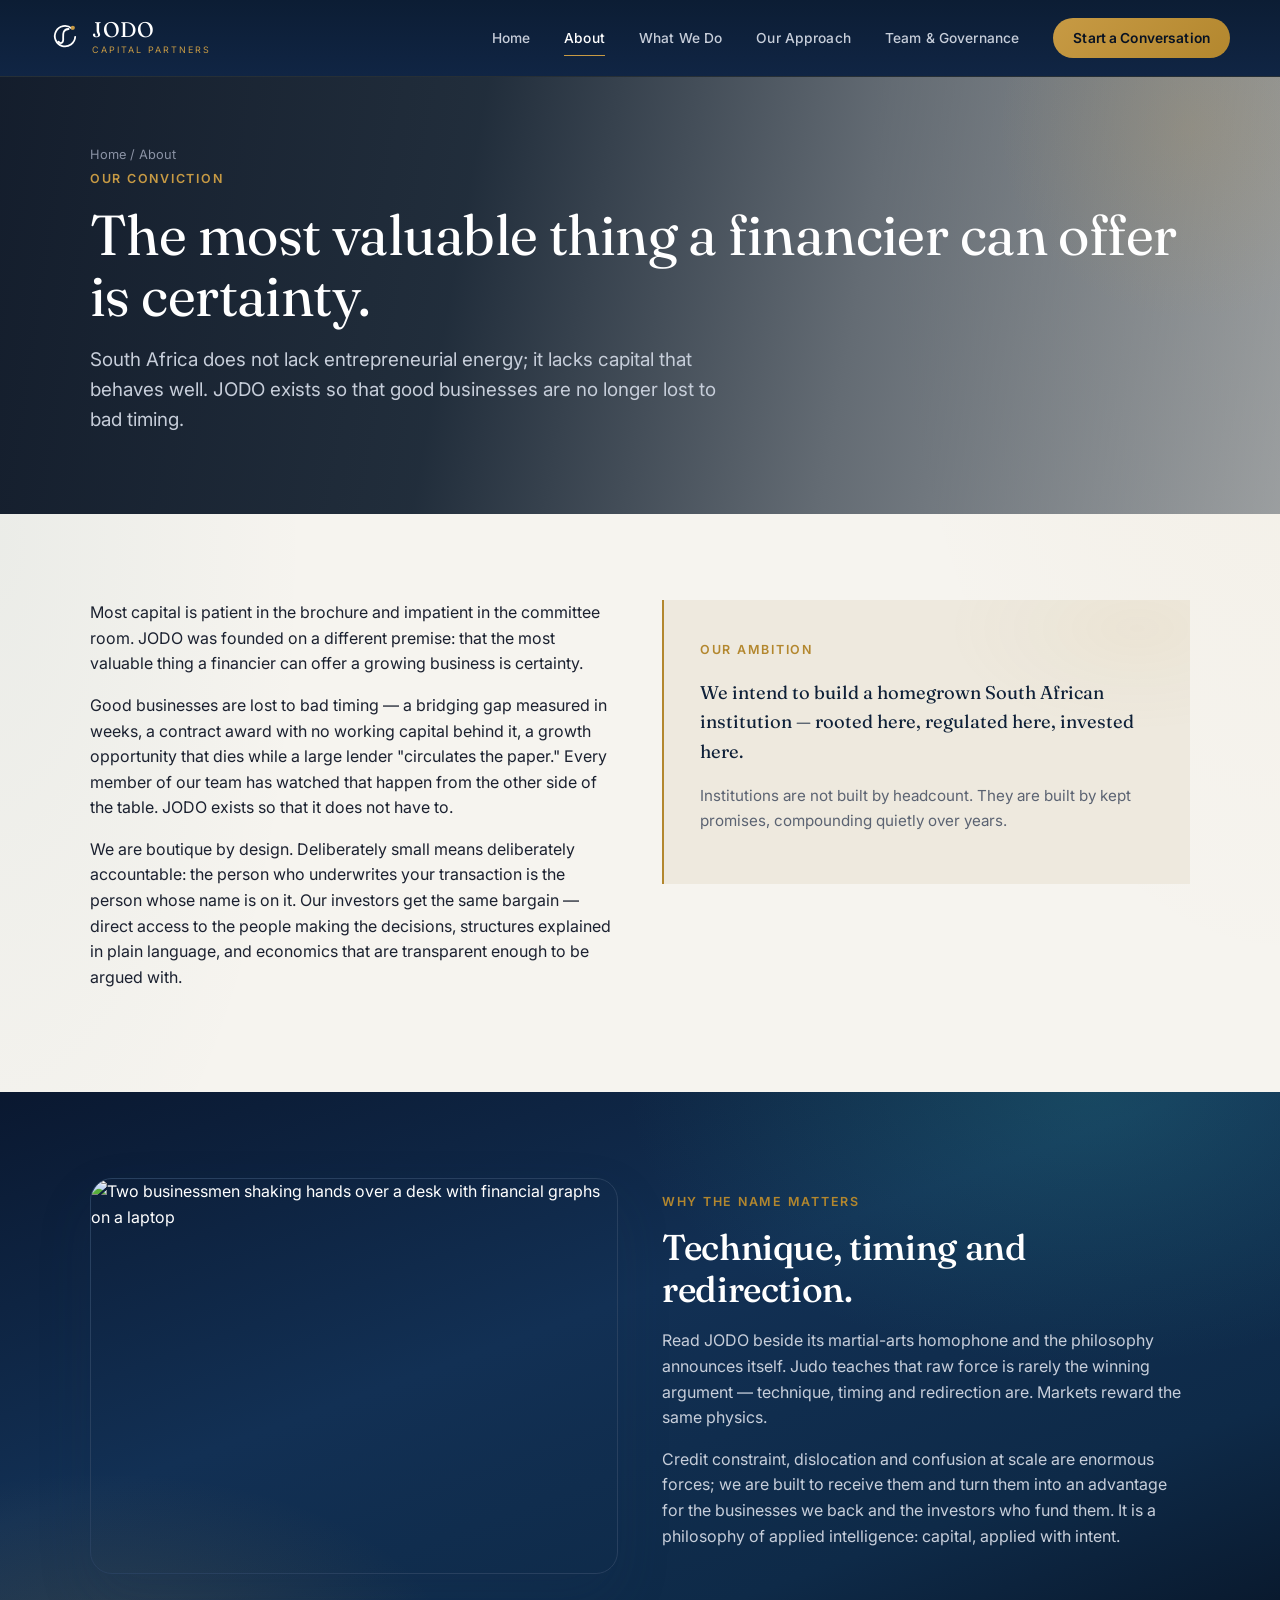
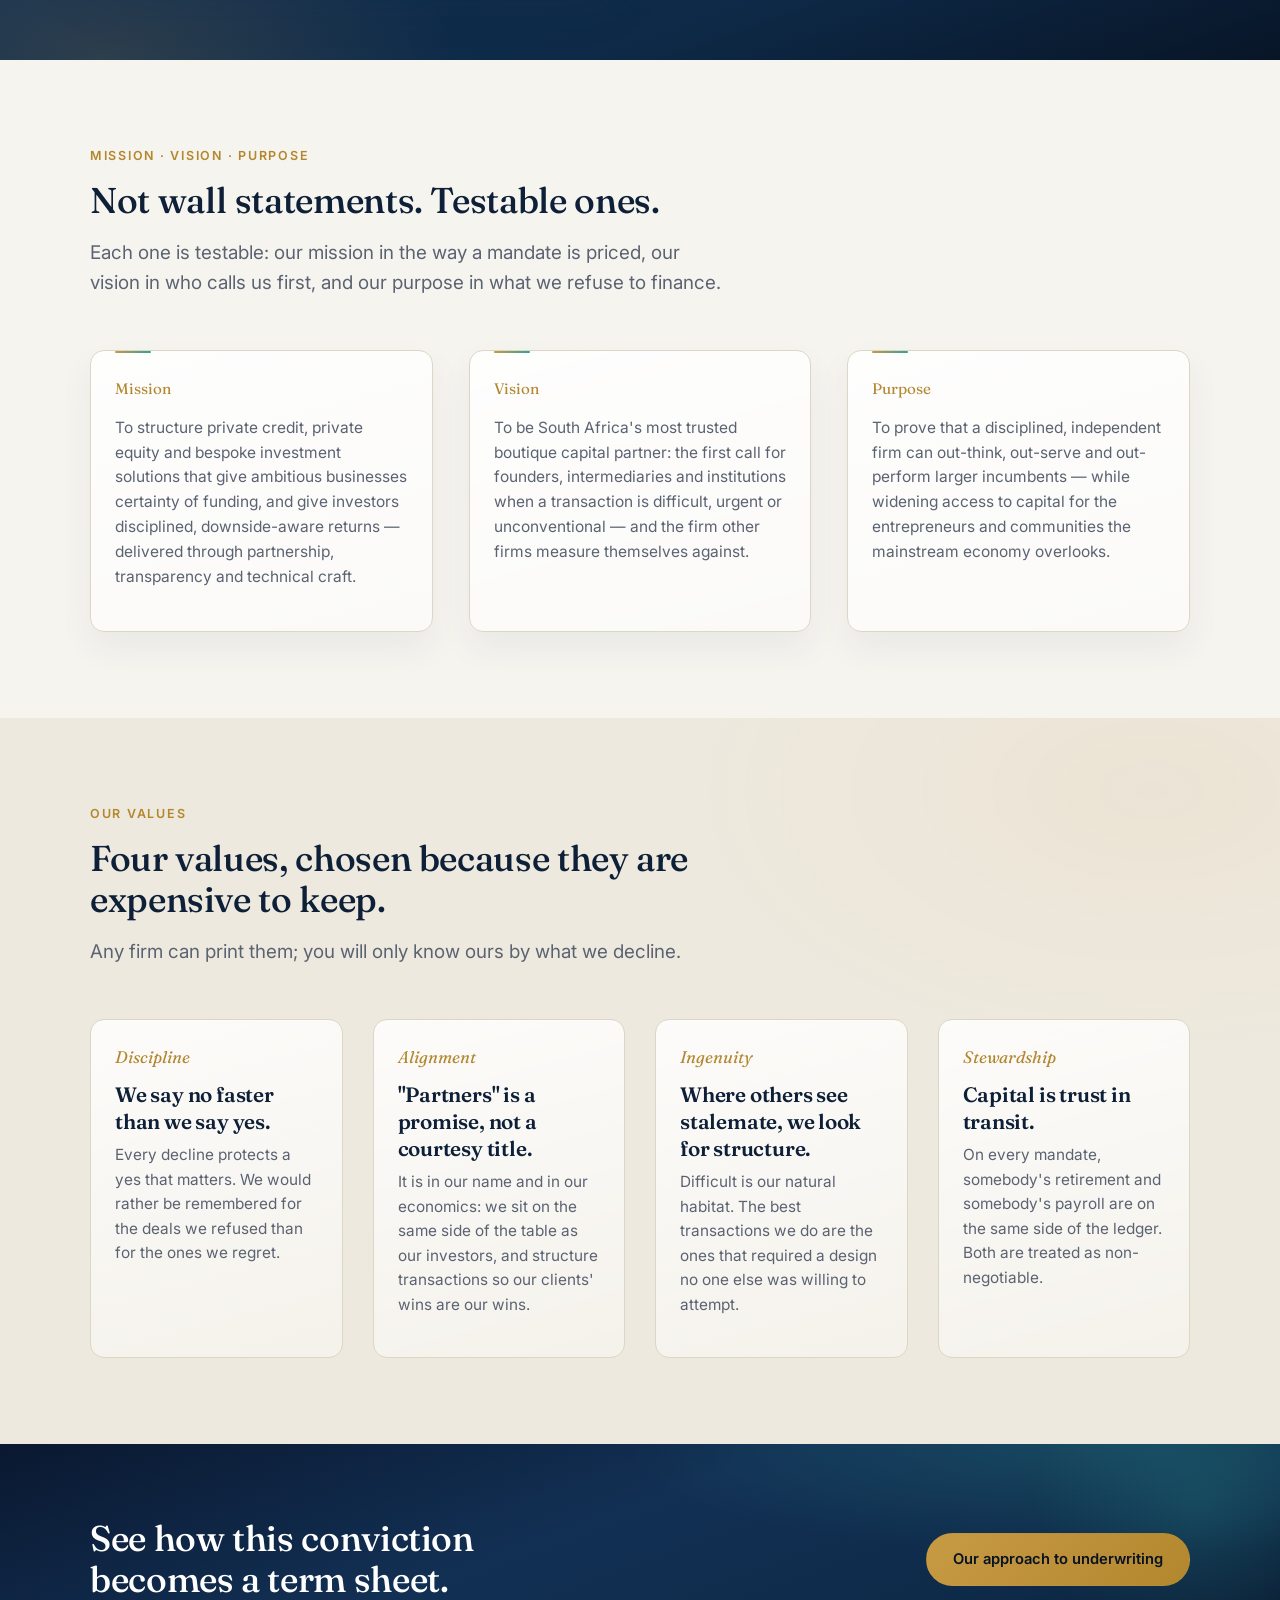
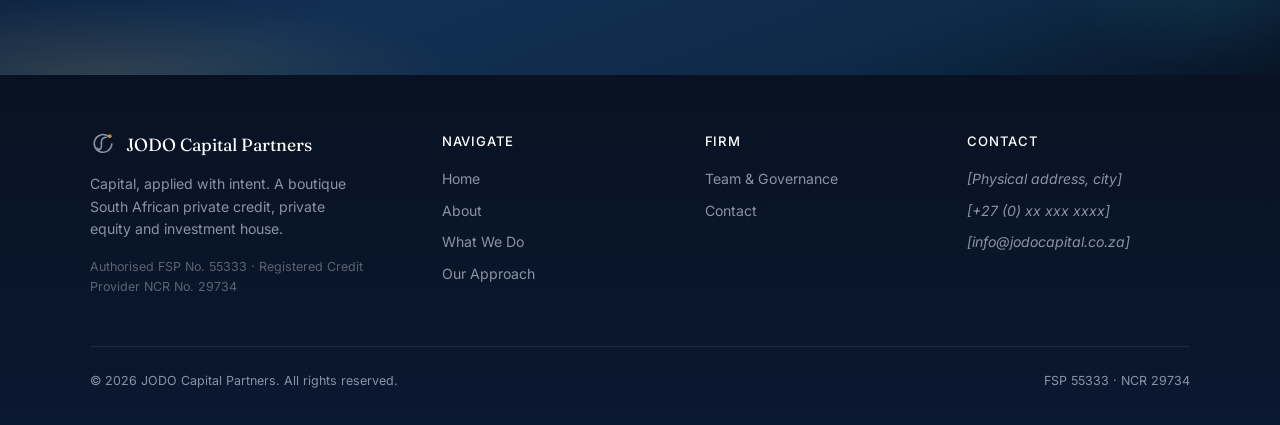
==== frontend/about.html @ f08a8462 "Test website" ====
<!DOCTYPE html>
<html lang="en">
<head>
<meta charset="UTF-8">
<meta name="viewport" content="width=device-width, initial-scale=1.0">
<title>About — JODO Capital Partners</title>
<meta name="description" content="Our conviction, mission, vision, purpose and values — the philosophy behind JODO Capital Partners.">
<link rel="stylesheet" href="styles.css">
</head>
<body>

<header class="site">
  <div class="wrap nav-row">
    <a href="index.html" class="brand">
      <svg class="brand-mark" viewBox="0 0 100 100" xmlns="http://www.w3.org/2000/svg" aria-hidden="true">
        <path d="M 72 18 A 34 34 0 1 0 84 46" fill="none" stroke="currentColor" stroke-width="6" stroke-linecap="round"/>
        <path d="M 62 20 C 40 22 44 40 44 55 C 44 68 34 70 28 62" fill="none" stroke="currentColor" stroke-width="6" stroke-linecap="round"/>
        <circle cx="76" cy="16" r="7" fill="#C79A44"/>
      </svg>
      <span>
        <span class="brand-word">JODO</span>
        <span class="brand-sub">Capital Partners</span>
      </span>
    </a>
    <button class="nav-toggle" id="navToggle" aria-label="Toggle menu" aria-expanded="false">
      <span></span><span></span><span></span>
    </button>
    <nav class="primary" id="primaryNav">
      <a href="index.html">Home</a>
      <a href="about.html" class="current">About</a>
      <a href="services.html">What We Do</a>
      <a href="approach.html">Our Approach</a>
      <a href="team.html">Team &amp; Governance</a>
      <a href="contact.html" class="nav-cta">Start a Conversation</a>
    </nav>
  </div>
</header>

<section class="page-hero has-photo" style="background-image:url('https://images.pexels.com/photos/722241/pexels-photo-722241.jpeg?auto=compress&cs=tinysrgb&w=1920&h=1000&dpr=1');">
  <div class="photo-overlay"></div>
  <div class="wrap">
    <div class="breadcrumb"><a href="index.html">Home</a> / About</div>
    <span class="eyebrow">Our Conviction</span>
    <h1>The most valuable thing a financier can offer is certainty.</h1>
    <p class="lede">South Africa does not lack entrepreneurial energy; it lacks capital that behaves well. JODO exists so that good businesses are no longer lost to bad timing.</p>
  </div>
</section>

<section>
  <div class="wrap">
    <div class="grid-2" style="align-items:start;">
      <div>
        <p class="two-col-text" style="columns:1;">Most capital is patient in the brochure and impatient in the committee room. JODO was founded on a different premise: that the most valuable thing a financier can offer a growing business is certainty.</p>
        <p>Good businesses are lost to bad timing — a bridging gap measured in weeks, a contract award with no working capital behind it, a growth opportunity that dies while a large lender "circulates the paper." Every member of our team has watched that happen from the other side of the table. JODO exists so that it does not have to.</p>
        <p>We are boutique by design. Deliberately small means deliberately accountable: the person who underwrites your transaction is the person whose name is on it. Our investors get the same bargain — direct access to the people making the decisions, structures explained in plain language, and economics that are transparent enough to be argued with.</p>
      </div>
      <div class="on-cream-dim" style="padding:36px; border-left:2px solid var(--gold-600);">
        <span class="eyebrow">Our Ambition</span>
        <p style="margin-top:16px; color:var(--navy-900); font-family:var(--serif); font-size:1.15rem;">We intend to build a homegrown South African institution — rooted here, regulated here, invested here.</p>
        <p style="color:var(--slate); font-size:0.95rem;">Institutions are not built by headcount. They are built by kept promises, compounding quietly over years.</p>
      </div>
    </div>
  </div>
</section>

<section class="on-navy">
  <div class="wrap grid-2" style="align-items:center;">
    <div>
      <div class="photo-frame" style="aspect-ratio:4/3; border-color:var(--hairline-dark);">
        <img src="https://images.pexels.com/photos/5833874/pexels-photo-5833874.jpeg?auto=compress&cs=tinysrgb&w=1000" alt="Two businessmen shaking hands over a desk with financial graphs on a laptop">
      </div>
    </div>
    <div>
      <span class="eyebrow">Why the Name Matters</span>
      <h2 style="margin-top:14px;">Technique, timing and redirection.</h2>
      <p style="margin-top:18px;">Read JODO beside its martial-arts homophone and the philosophy announces itself. Judo teaches that raw force is rarely the winning argument — technique, timing and redirection are. Markets reward the same physics.</p>
      <p>Credit constraint, dislocation and confusion at scale are enormous forces; we are built to receive them and turn them into an advantage for the businesses we back and the investors who fund them. It is a philosophy of applied intelligence: capital, applied with intent.</p>
    </div>
  </div>
</section>

<section>
  <div class="wrap">
    <div class="section-head">
      <span class="eyebrow">Mission · Vision · Purpose</span>
      <h2 style="margin-top:14px;">Not wall statements. Testable ones.</h2>
      <p class="lede" style="margin-top:16px;">Each one is testable: our mission in the way a mandate is priced, our vision in who calls us first, and our purpose in what we refuse to finance.</p>
    </div>
    <div class="grid-3">
      <div class="pillar-card">
        <span class="index">Mission</span>
        <p style="color:var(--slate);">To structure private credit, private equity and bespoke investment solutions that give ambitious businesses certainty of funding, and give investors disciplined, downside-aware returns — delivered through partnership, transparency and technical craft.</p>
      </div>
      <div class="pillar-card">
        <span class="index">Vision</span>
        <p style="color:var(--slate);">To be South Africa's most trusted boutique capital partner: the first call for founders, intermediaries and institutions when a transaction is difficult, urgent or unconventional — and the firm other firms measure themselves against.</p>
      </div>
      <div class="pillar-card">
        <span class="index">Purpose</span>
        <p style="color:var(--slate);">To prove that a disciplined, independent firm can out-think, out-serve and out-perform larger incumbents — while widening access to capital for the entrepreneurs and communities the mainstream economy overlooks.</p>
      </div>
    </div>
  </div>
</section>

<section class="on-cream-dim">
  <div class="wrap">
    <div class="section-head">
      <span class="eyebrow">Our Values</span>
      <h2 style="margin-top:14px;">Four values, chosen because they are expensive to keep.</h2>
      <p class="lede" style="margin-top:16px;">Any firm can print them; you will only know ours by what we decline.</p>
    </div>
    <div class="grid-4">
      <div class="value-card">
        <span class="tag">Discipline</span>
        <h3>We say no faster than we say yes.</h3>
        <p>Every decline protects a yes that matters. We would rather be remembered for the deals we refused than for the ones we regret.</p>
      </div>
      <div class="value-card">
        <span class="tag">Alignment</span>
        <h3>"Partners" is a promise, not a courtesy title.</h3>
        <p>It is in our name and in our economics: we sit on the same side of the table as our investors, and structure transactions so our clients' wins are our wins.</p>
      </div>
      <div class="value-card">
        <span class="tag">Ingenuity</span>
        <h3>Where others see stalemate, we look for structure.</h3>
        <p>Difficult is our natural habitat. The best transactions we do are the ones that required a design no one else was willing to attempt.</p>
      </div>
      <div class="value-card">
        <span class="tag">Stewardship</span>
        <h3>Capital is trust in transit.</h3>
        <p>On every mandate, somebody's retirement and somebody's payroll are on the same side of the ledger. Both are treated as non-negotiable.</p>
      </div>
    </div>
  </div>
</section>

<section class="cta-band">
  <div class="wrap cta-row">
    <h2>See how this conviction becomes a term sheet.</h2>
    <a href="approach.html" class="btn btn-gold">Our approach to underwriting</a>
  </div>
</section>

<footer class="site">
  <div class="wrap">
    <div class="footer-grid">
      <div>
        <div class="footer-brand">
          <svg class="brand-mark" viewBox="0 0 100 100" xmlns="http://www.w3.org/2000/svg" aria-hidden="true">
            <path d="M 72 18 A 34 34 0 1 0 84 46" fill="none" stroke="currentColor" stroke-width="6" stroke-linecap="round"/>
            <path d="M 62 20 C 40 22 44 40 44 55 C 44 68 34 70 28 62" fill="none" stroke="currentColor" stroke-width="6" stroke-linecap="round"/>
            <circle cx="76" cy="16" r="7" fill="#C79A44"/>
          </svg>
          <span>JODO Capital Partners</span>
        </div>
        <p style="max-width:260px;">Capital, applied with intent. A boutique South African private credit, private equity and investment house.</p>
        <p style="color:#5B6372; font-size:0.78rem; margin-top:16px;">Authorised FSP No. 55333 · Registered Credit Provider NCR No. 29734</p>
      </div>
      <div>
        <h4>Navigate</h4>
        <a href="index.html">Home</a>
        <a href="about.html">About</a>
        <a href="services.html">What We Do</a>
        <a href="approach.html">Our Approach</a>
      </div>
      <div>
        <h4>Firm</h4>
        <a href="team.html">Team &amp; Governance</a>
        <a href="contact.html">Contact</a>
      </div>
      <div>
        <h4>Contact</h4>
        <p class="placeholder">[Physical address, city]</p>
        <p class="placeholder">[+27 (0) xx xxx xxxx]</p>
        <p class="placeholder">[info@jodocapital.co.za]</p>
      </div>
    </div>
    <div class="footer-bottom">
      <span>© 2026 JODO Capital Partners. All rights reserved.</span>
      <span>FSP 55333 · NCR 29734</span>
    </div>
  </div>
</footer>
<script src="script.js"></script>
</body>
</html>
---- frontend/styles.css ----
@import url('https://fonts.googleapis.com/css2?family=Fraunces:opsz,wght@9..144,300;9..144,400;9..144,500;9..144,600&family=Inter:wght@400;500;600&display=swap');

:root{
  --navy-950:#081222;
  --navy-900:#0E2038;
  --navy-800:#173252;
  --navy-700:#224268;
  --teal-600:#1E5B63;
  --teal-glow:#2FA39B;
  --gold-600:#B3872E;
  --gold-500:#C79A44;
  --gold-300:#E3C387;
  --cream:#F6F4EF;
  --cream-dim:#EEE9DE;
  --white:#FFFFFF;
  --ink:#1B2130;
  --slate:#5B6372;
  --slate-light:#8A93A3;
  --hairline:#DED6C4;
  --hairline-dark:#28405F;
  --serif: 'Fraunces', Georgia, serif;
  --sans: 'Inter', -apple-system, BlinkMacSystemFont, 'Segoe UI', sans-serif;
  --maxw: 1180px;
  --radius-sm: 8px;
  --radius: 14px;
  --radius-lg: 22px;
  --navy-mesh:
    radial-gradient(60% 80% at 85% 0%, rgba(47,163,155,0.22), transparent 60%),
    radial-gradient(50% 60% at 8% 100%, rgba(199,154,68,0.16), transparent 55%),
    linear-gradient(160deg, #0A1830 0%, #123054 42%, #0E2A48 75%, #081527 100%);
}

*{box-sizing:border-box;}
html{scroll-behavior:smooth;}
body{
  margin:0;
  background:
    radial-gradient(55% 45% at 100% 0%, rgba(179,135,46,0.06), transparent 60%),
    radial-gradient(40% 35% at 0% 15%, rgba(30,91,99,0.05), transparent 60%),
    var(--cream);
  color:var(--ink);
  font-family:var(--sans);
  font-size:16px;
  line-height:1.6;
  -webkit-font-smoothing:antialiased;
}

img{max-width:100%;display:block;}
a{color:inherit;text-decoration:none;}
.wrap{max-width:var(--maxw); margin:0 auto; padding:0 40px; position:relative;}

@media (max-width:720px){
  .wrap{padding:0 22px;}
}

/* ---------- Typography ---------- */
h1,h2,h3,h4{
  font-family:var(--serif);
  font-weight:500;
  color:var(--navy-900);
  margin:0;
  letter-spacing:-0.01em;
}
h1{font-size:clamp(2.4rem, 4.4vw, 3.6rem); line-height:1.08; font-weight:400;}
h2{font-size:clamp(1.7rem, 2.8vw, 2.3rem); line-height:1.16; font-weight:500;}
h3{font-size:1.3rem; line-height:1.3; font-weight:600;}
p{margin:0 0 1em 0; color:var(--ink);}
.lede{font-size:1.18rem; color:var(--slate); font-weight:400; line-height:1.6; max-width:640px;}
.eyebrow{
  font-family:var(--sans);
  font-size:0.78rem;
  font-weight:600;
  letter-spacing:0.14em;
  color:var(--gold-600);
  text-transform:uppercase;
}
.serif-italic{font-family:var(--serif); font-style:italic; font-weight:400;}

/* ---------- Header / Nav ---------- */
header.site{
  background:linear-gradient(180deg, #0C1D34, #102544);
  position:sticky; top:0; z-index:50;
  border-bottom:1px solid rgba(199,154,68,0.14);
  backdrop-filter:blur(10px);
}
.nav-row{
  display:flex; align-items:center; justify-content:space-between;
  padding:18px 0;
}
.brand{
  display:flex; align-items:center; gap:12px;
  color:var(--white);
}
.brand-mark{
  width:30px; height:30px; flex:0 0 auto;
}
.brand-word{
  font-family:var(--serif);
  font-size:1.32rem;
  letter-spacing:0.03em;
  color:var(--white);
  line-height:1;
  display:block;
}
.brand-sub{
  display:block;
  font-family:var(--sans);
  font-size:0.56rem;
  letter-spacing:0.22em;
  color:var(--gold-500);
  margin-top:3px;
  text-transform:uppercase;
}
nav.primary{
  display:flex; align-items:center; gap:34px;
}
nav.primary a{
  font-size:0.86rem;
  color:#C7CEDA;
  font-weight:500;
  letter-spacing:0.01em;
  padding:6px 0;
  border-bottom:1px solid transparent;
  transition:color .15s ease, border-color .15s ease;
}
nav.primary a:hover{color:var(--white); border-color:var(--gold-500);}
nav.primary a.current{color:var(--white); border-color:var(--gold-500);}
.nav-cta{
  background:linear-gradient(135deg, var(--gold-500), var(--gold-600));
  color:var(--navy-950) !important;
  padding:9px 20px !important;
  border-radius:100px;
  font-weight:600 !important;
  border:none !important;
}
.nav-cta:hover{background:linear-gradient(135deg, var(--gold-600), var(--gold-600));}
.nav-toggle{display:none;}

@media (max-width:900px){
  nav.primary{
    position:fixed; inset:64px 0 0 0; background:var(--navy-900);
    flex-direction:column; align-items:flex-start; gap:0;
    padding:12px 22px 30px; transform:translateY(-8px);
    opacity:0; pointer-events:none; transition:opacity .18s ease, transform .18s ease;
    border-top:1px solid var(--hairline-dark);
  }
  nav.primary.open{opacity:1; pointer-events:auto; transform:translateY(0);}
  nav.primary a{width:100%; padding:14px 0; border-bottom:1px solid var(--hairline-dark);}
  nav.primary a.current, nav.primary a:hover{border-color:var(--hairline-dark); }
  .nav-cta{margin-top:14px; text-align:center;}
  .nav-toggle{
    display:flex; flex-direction:column; gap:5px; background:none; border:none; cursor:pointer; padding:8px;
  }
  .nav-toggle span{width:22px; height:2px; background:var(--white); display:block;}
}

/* ---------- Buttons ---------- */
.btn{
  display:inline-flex; align-items:center; gap:10px;
  font-size:0.92rem; font-weight:600;
  padding:14px 26px;
  border-radius:100px;
  border:1px solid var(--navy-900);
  transition:transform .15s ease, box-shadow .15s ease, background .15s ease, color .15s ease, border-color .15s ease;
}
.btn-gold{
  background:linear-gradient(135deg, var(--gold-500), var(--gold-600));
  color:var(--navy-950); border-color:transparent;
}
.btn-gold:hover{background:linear-gradient(135deg, var(--gold-600), var(--gold-600));}
.btn-outline{background:transparent; color:var(--navy-900); border-color:var(--navy-900);}
.btn-outline:hover{background:var(--navy-900); color:var(--white);}
.btn-outline-light{background:rgba(255,255,255,0.05); color:var(--white); border-color:rgba(255,255,255,0.28); backdrop-filter:blur(6px);}
.btn-outline-light:hover{background:rgba(255,255,255,0.12);}

/* ---------- Hero ---------- */
.hero{
  background:var(--navy-mesh);
  color:var(--white);
  padding:96px 0 84px;
  position:relative;
  overflow:hidden;
}
.hero::after{
  content:"";
  position:absolute; right:-140px; top:-180px;
  width:560px; height:560px;
  border-radius:50%;
  background:radial-gradient(circle, rgba(199,154,68,0.16), transparent 68%);
  filter:blur(4px);
}
.hero::before{
  content:"";
  position:absolute; left:-160px; bottom:-220px;
  width:520px; height:520px;
  border-radius:50%;
  background:radial-gradient(circle, rgba(47,163,155,0.16), transparent 68%);
}
.hero-grid{
  display:grid; grid-template-columns:1.4fr 1fr; gap:56px; align-items:center;
  position:relative; z-index:1;
}
.hero h1{color:var(--white); margin-bottom:22px;}
.hero .lede{color:#C7CEDA; margin-bottom:34px;}
.credential-strip{
  display:flex; flex-wrap:wrap; gap:10px; margin-top:38px;
}
.credential-strip span{
  font-size:0.74rem; letter-spacing:0.05em; color:#B9C2D4;
  border:1px solid rgba(255,255,255,0.14);
  background:rgba(255,255,255,0.04);
  backdrop-filter:blur(6px);
  padding:8px 14px; border-radius:100px;
}

/* ---------- Dashboard mockup panel (hero) ---------- */
.hero-panel{
  position:relative; z-index:1;
  background:linear-gradient(160deg, rgba(255,255,255,0.07), rgba(255,255,255,0.02));
  border:1px solid rgba(255,255,255,0.12);
  border-radius:var(--radius-lg);
  padding:22px;
  backdrop-filter:blur(18px);
  box-shadow:0 30px 70px rgba(3,10,22,0.45);
}
.hero-panel-head{display:flex; align-items:center; justify-content:space-between; margin-bottom:18px;}
.hero-panel-head .dot-row{display:flex; gap:6px;}
.hero-panel-head .dot-row span{width:7px; height:7px; border-radius:50%; background:rgba(255,255,255,0.18); display:block;}
.hero-panel-head .tag{font-size:0.68rem; letter-spacing:0.08em; color:var(--gold-300); text-transform:uppercase;}
.hero-stat-row{display:grid; grid-template-columns:1fr 1fr; gap:12px; margin-bottom:18px;}
.hero-stat{
  background:rgba(255,255,255,0.045);
  border:1px solid rgba(255,255,255,0.08);
  border-radius:var(--radius-sm);
  padding:14px 16px;
}
.hero-stat .lbl{font-size:0.72rem; color:#9FAAC0; margin-bottom:6px;}
.hero-stat .val{font-family:var(--serif); font-size:1.3rem; color:var(--white);}
.hero-stat .val.gold{color:var(--gold-300);}
.hero-chart{
  background:rgba(255,255,255,0.04);
  border:1px solid rgba(255,255,255,0.08);
  border-radius:var(--radius-sm);
  padding:16px;
}
.hero-chart .lbl{font-size:0.72rem; color:#9FAAC0; margin-bottom:10px;}
.hero-badge-float{
  position:absolute; right:-14px; bottom:-18px;
  background:linear-gradient(135deg, rgba(199,154,68,0.95), rgba(179,135,46,0.95));
  color:var(--navy-950);
  border-radius:var(--radius);
  padding:12px 16px;
  box-shadow:0 18px 34px rgba(179,135,46,0.35);
  font-size:0.76rem; font-weight:600;
  display:flex; align-items:center; gap:8px;
}
@media (max-width:520px){.hero-badge-float{position:static; margin-top:14px; width:fit-content;}}

@media (max-width:840px){
  .hero-grid{grid-template-columns:1fr;}
}

/* ---------- Photo hero treatment (used on hero + page-hero) ---------- */
.has-photo{background-size:cover; background-position:center; position:relative;}
.has-photo .photo-overlay{
  position:absolute; inset:0; z-index:0;
  background:
    linear-gradient(100deg, rgba(8,18,34,0.95) 0%, rgba(10,24,40,0.90) 36%, rgba(10,24,40,0.62) 66%, rgba(10,24,40,0.38) 100%);
}
.has-photo .hero-grid, .has-photo .wrap{position:relative; z-index:1;}

.hero-icon-row{display:flex; gap:14px; margin:28px 0 6px;}
.hero-icon{
  width:54px; height:54px; border-radius:14px;
  display:flex; align-items:center; justify-content:center;
  background:rgba(255,255,255,0.08); border:1px solid rgba(255,255,255,0.2);
  backdrop-filter:blur(6px); color:var(--gold-300); flex:0 0 auto;
}
.hero-icon.active{
  background:linear-gradient(135deg, var(--gold-500), var(--gold-600));
  color:var(--navy-950); border-color:transparent;
  box-shadow:0 12px 26px rgba(179,135,46,0.35);
}
.hero-icon svg{width:24px; height:24px;}

/* ---------- Solution / capability cards with photos ---------- */
.solution-card{
  border-radius:var(--radius); overflow:hidden;
  background:var(--white);
  border:1px solid var(--hairline);
  box-shadow:0 16px 34px rgba(23,50,82,0.08);
  display:flex; flex-direction:column;
}
.solution-card .photo{position:relative; aspect-ratio:4/3; overflow:hidden; background:var(--navy-900);}
.solution-card .photo img{width:100%; height:100%; object-fit:cover; display:block; transition:transform .4s ease;}
.solution-card:hover .photo img{transform:scale(1.05);}
.solution-card .icon-badge{
  position:absolute; right:18px; bottom:-22px;
  width:52px; height:52px; border-radius:50%;
  background:linear-gradient(135deg, var(--gold-500), var(--gold-600));
  display:flex; align-items:center; justify-content:center;
  color:var(--navy-950);
  box-shadow:0 10px 22px rgba(179,135,46,0.35);
  border:3px solid var(--white);
}
.solution-card .icon-badge svg{width:22px; height:22px;}
.solution-card .body{padding:36px 24px 26px;}
.solution-card .index{font-family:var(--serif); font-size:0.9rem; color:var(--gold-600); display:block; margin-bottom:10px;}
.solution-card h3{margin-bottom:10px; font-size:1.18rem;}
.solution-card p{color:var(--slate); font-size:0.94rem; margin-bottom:16px;}
.solution-card .card-link{font-size:0.84rem; font-weight:600; color:var(--navy-900); display:inline-flex; align-items:center; gap:6px;}
.solution-card .card-link:hover{color:var(--gold-600);}

.photo-frame{border-radius:var(--radius-lg); overflow:hidden; box-shadow:0 24px 54px rgba(23,50,82,0.16); border:1px solid var(--hairline);}
.photo-frame img{width:100%; height:100%; object-fit:cover; display:block;}

/* ---------- Section scaffolding ---------- */
section{padding:86px 0;}
.section-tight{padding:60px 0;}
.section-head{max-width:640px; margin-bottom:52px;}
.section-head .eyebrow{margin-bottom:14px; display:block;}
.rule{height:1px; background:var(--hairline); border:none; margin:0;}
.on-navy{background:var(--navy-mesh); color:var(--white); position:relative; overflow:hidden;}
.on-navy h1,.on-navy h2,.on-navy h3{color:var(--white);}
.on-navy p{color:#C7CEDA;}
.on-navy .rule{background:var(--hairline-dark);}
.on-cream-dim{
  background:
    radial-gradient(60% 60% at 90% 10%, rgba(179,135,46,0.05), transparent 60%),
    var(--cream-dim);
}

/* ---------- Cards / grids ---------- */
.grid-2{display:grid; grid-template-columns:1fr 1fr; gap:44px;}
.grid-3{display:grid; grid-template-columns:repeat(3,1fr); gap:36px;}
.grid-4{display:grid; grid-template-columns:repeat(4,1fr); gap:30px;}
@media (max-width:900px){
  .grid-2,.grid-3,.grid-4{grid-template-columns:1fr;}
}

.pillar-card{
  padding:26px 24px;
  background:linear-gradient(165deg, rgba(255,255,255,0.9), rgba(255,255,255,0.55));
  border:1px solid var(--hairline);
  border-radius:var(--radius);
  box-shadow:0 16px 34px rgba(23,50,82,0.06);
  position:relative;
}
.pillar-card::before{
  content:"";
  position:absolute; left:24px; top:0; height:2px; width:36px;
  background:linear-gradient(90deg, var(--gold-500), var(--teal-glow));
  border-radius:2px;
}
.pillar-card .index{
  font-family:var(--serif); font-size:0.95rem; color:var(--gold-600); margin-bottom:14px; display:block;
}
.pillar-card h3{margin-bottom:10px;}
.pillar-card p{color:var(--slate); font-size:0.97rem;}
.pillar-card ul{margin:14px 0 0; padding-left:18px; color:var(--slate); font-size:0.94rem;}
.pillar-card ul li{margin-bottom:6px;}

.principle{
  display:grid; grid-template-columns:64px 1fr; gap:22px;
  padding:30px 22px;
  border-bottom:1px solid var(--hairline);
  border-radius:var(--radius-sm);
  transition:background .15s ease;
}
.principle:hover{background:rgba(179,135,46,0.04);}
.principle:first-of-type{border-top:1px solid var(--hairline);}
.principle .pnum{font-family:var(--serif); font-size:1.9rem; color:var(--gold-600); font-weight:400;}
.principle h3{margin-bottom:8px;}
.principle p{color:var(--slate); margin:0;}

.value-card{
  padding:24px;
  background:linear-gradient(165deg, rgba(255,255,255,0.85), rgba(255,255,255,0.4));
  border:1px solid var(--hairline);
  border-radius:var(--radius);
}
.value-card h3{margin-bottom:8px;}
.value-card .tag{font-family:var(--serif); font-style:italic; color:var(--gold-600); font-size:1.05rem; display:block; margin-bottom:10px;}
.value-card p{color:var(--slate); font-size:0.96rem;}

.compare{
  display:grid; grid-template-columns:1fr 1fr; gap:0;
  border:1px solid var(--hairline);
  border-radius:var(--radius);
  overflow:hidden;
}
.compare-col{padding:30px 34px; background:rgba(255,255,255,0.55);}
.compare-col.jodo{background:linear-gradient(165deg, rgba(179,135,46,0.08), rgba(30,91,99,0.05));}
.compare-col + .compare-col{border-left:1px solid var(--hairline);}
.compare-col h4{font-family:var(--sans); font-size:0.78rem; letter-spacing:0.12em; text-transform:uppercase; color:var(--slate); margin-bottom:18px;}
.compare-col.jodo h4{color:var(--gold-600);}
.compare-row{padding:14px 0; border-top:1px solid var(--hairline); font-size:0.95rem;}
.compare-col p.compare-row:first-of-type{border-top:none;}
@media (max-width:760px){
  .compare{grid-template-columns:1fr;}
  .compare-col + .compare-col{border-left:none; border-top:1px solid var(--hairline);}
}

.quote-block{
  border-left:2px solid var(--gold-600);
  padding:28px 30px;
  margin:0;
  background:linear-gradient(120deg, rgba(179,135,46,0.06), transparent 60%);
  border-radius:0 var(--radius) var(--radius) 0;
}
.quote-block p{
  font-family:var(--serif); font-weight:400; font-style:italic;
  font-size:1.5rem; line-height:1.45; color:var(--navy-900);
}
.on-navy .quote-block{background:rgba(255,255,255,0.05); border-left-color:var(--gold-500);}
.on-navy .quote-block p{color:var(--white);}
.quote-block cite{font-style:normal; font-size:0.86rem; color:var(--slate-light); display:block; margin-top:16px;}

.voice-card{
  display:grid; grid-template-columns:56px 1fr; gap:20px;
  padding:26px 22px; border-bottom:1px solid rgba(255,255,255,0.08);
  border-radius:var(--radius-sm);
  transition:background .15s ease;
}
.voice-card:hover{background:rgba(255,255,255,0.035);}
.voice-card:first-of-type{border-top:1px solid rgba(255,255,255,0.08);}
.voice-card .vnum{font-family:var(--serif); font-size:1.6rem; color:var(--gold-500);}
.voice-card h3{color:var(--white); margin-bottom:8px; font-size:1.15rem;}
.voice-card p{color:#B7BFCF; margin:0; font-size:0.95rem;}

.checklist{list-style:none; margin:0; padding:0;}
.checklist li{
  display:grid; grid-template-columns:20px 1fr; gap:14px;
  padding:16px 18px; border-top:1px solid var(--hairline); font-size:0.96rem; color:var(--slate);
  border-radius:var(--radius-sm);
}
.checklist li:last-child{border-bottom:1px solid var(--hairline);}
.checklist li::before{content:"—"; color:var(--gold-600); font-weight:600;}

.badge-row{display:flex; flex-wrap:wrap; gap:10px; margin-top:22px;}
.badge{
  font-size:0.76rem; letter-spacing:0.04em; color:var(--navy-800);
  border:1px solid var(--hairline); padding:8px 15px;
  background:linear-gradient(135deg, rgba(255,255,255,0.9), rgba(255,255,255,0.55));
  border-radius:100px;
}

.stat-strip{
  display:grid; grid-template-columns:repeat(4,1fr);
  border-top:1px solid rgba(255,255,255,0.1);
  border-bottom:1px solid rgba(255,255,255,0.1);
}
.stat-strip .stat{padding:30px 34px; border-left:1px solid rgba(255,255,255,0.1);}
.stat-strip .stat:first-child{border-left:none;}
.stat .num{font-family:var(--serif); font-size:1.7rem; color:var(--gold-500);}
.stat .cap{font-size:0.82rem; color:#9FAAC0; margin-top:8px;}
@media (max-width:800px){.stat-strip{grid-template-columns:1fr 1fr;} .stat-strip .stat:nth-child(2n+1){border-left:none;} .stat-strip .stat:nth-child(n+3){border-top:1px solid rgba(255,255,255,0.1);}}

.placeholder{color:var(--slate-light); font-style:italic;}

/* ---------- CTA band ---------- */
.cta-band{
  background:var(--navy-mesh); color:var(--white); padding:74px 0;
  position:relative; overflow:hidden;
}
.cta-band::before{
  content:""; position:absolute; right:-100px; top:-120px; width:360px; height:360px; border-radius:50%;
  background:radial-gradient(circle, rgba(47,163,155,0.18), transparent 65%);
}
.cta-band .cta-row{display:flex; align-items:center; justify-content:space-between; gap:30px; flex-wrap:wrap; position:relative; z-index:1;}
.cta-band h2{color:var(--white); max-width:520px;}

/* ---------- Footer ---------- */
footer.site{
  background:linear-gradient(180deg, #081222, #0A1830);
  color:#8B93A5; padding:56px 0 34px;
}
.footer-grid{display:grid; grid-template-columns:1.4fr 1fr 1fr 1fr; gap:40px; padding-bottom:40px;}
.footer-grid h4{color:var(--white); font-family:var(--sans); font-size:0.82rem; letter-spacing:0.06em; text-transform:uppercase; margin-bottom:16px;}
.footer-grid a, .footer-grid p{display:block; font-size:0.88rem; color:#8B93A5; margin-bottom:9px;}
.footer-grid a:hover{color:var(--gold-500);}
.footer-brand{display:flex; align-items:center; gap:10px; margin-bottom:14px;}
.footer-brand .brand-mark{width:26px; height:26px;}
.footer-brand span{font-family:var(--serif); color:var(--white); font-size:1.1rem;}
.footer-bottom{
  border-top:1px solid rgba(255,255,255,0.08); padding-top:24px;
  display:flex; justify-content:space-between; flex-wrap:wrap; gap:10px; font-size:0.78rem;
}
@media (max-width:800px){.footer-grid{grid-template-columns:1fr 1fr;}}
@media (max-width:520px){.footer-grid{grid-template-columns:1fr;}}

/* ---------- Page hero (inner pages) ---------- */
.page-hero{
  background:var(--navy-mesh); color:var(--white); padding:68px 0 60px;
  position:relative; overflow:hidden;
}
.page-hero::after{
  content:""; position:absolute; right:-120px; top:-160px; width:420px; height:420px; border-radius:50%;
  background:radial-gradient(circle, rgba(199,154,68,0.14), transparent 65%);
}
.page-hero .wrap{position:relative; z-index:1;}
.page-hero .eyebrow{color:var(--gold-500);}
.page-hero h1{color:var(--white); margin-top:14px;}
.page-hero .lede{color:#C7CEDA; margin-top:18px;}
.breadcrumb{font-size:0.8rem; color:#8B93A5;}
.breadcrumb a:hover{color:var(--gold-500);}

/* ---------- Misc utility ---------- */
.mt-0{margin-top:0;}
.center{text-align:center; margin-left:auto; margin-right:auto;}
.two-col-text{columns:2; column-gap:44px;}
@media (max-width:760px){.two-col-text{columns:1;}}

/* ---------- Contact form ---------- */
#enquiryForm input, #enquiryForm select, #enquiryForm textarea{
  border-radius:var(--radius-sm) !important;
  transition:border-color .15s ease, box-shadow .15s ease;
}
#enquiryForm input:focus, #enquiryForm select:focus, #enquiryForm textarea:focus{
  outline:none; border-color:var(--gold-600) !important;
  box-shadow:0 0 0 3px rgba(179,135,46,0.14);
}
#enquiryForm button{border-radius:100px;}
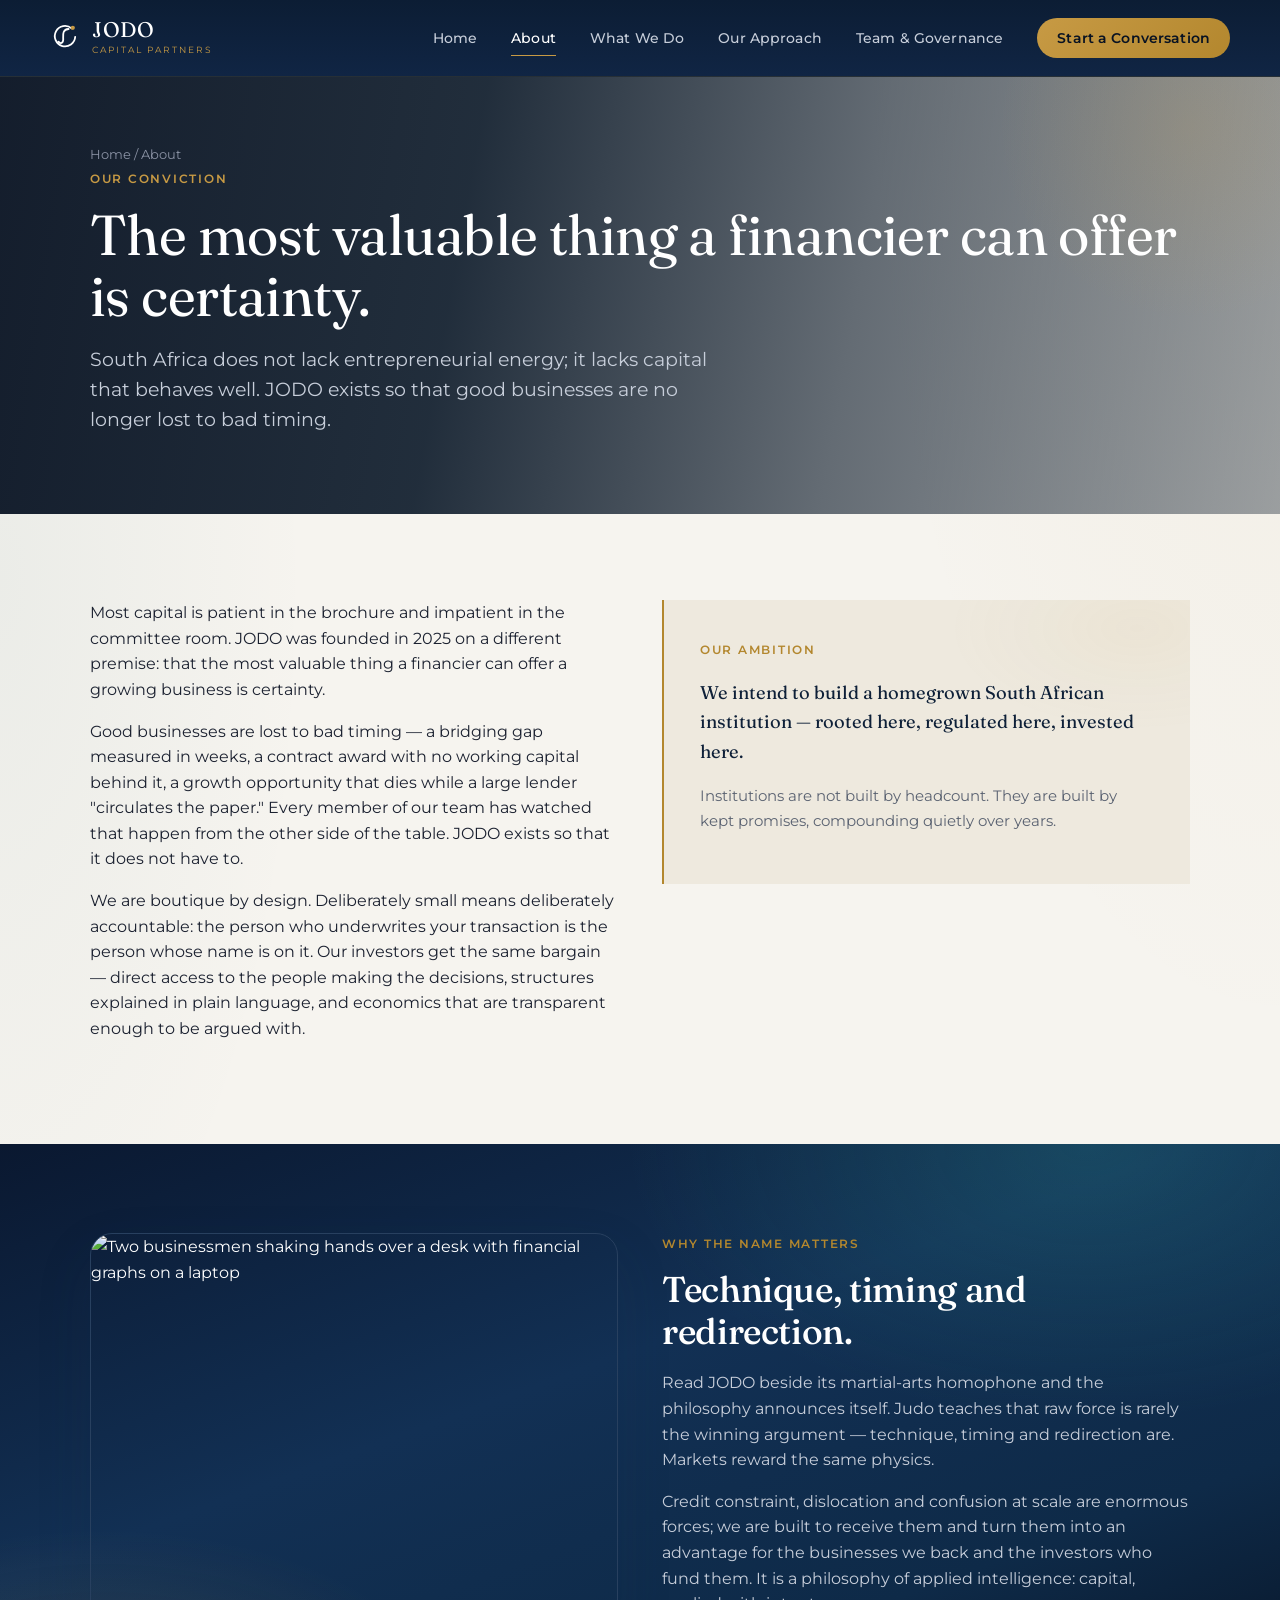
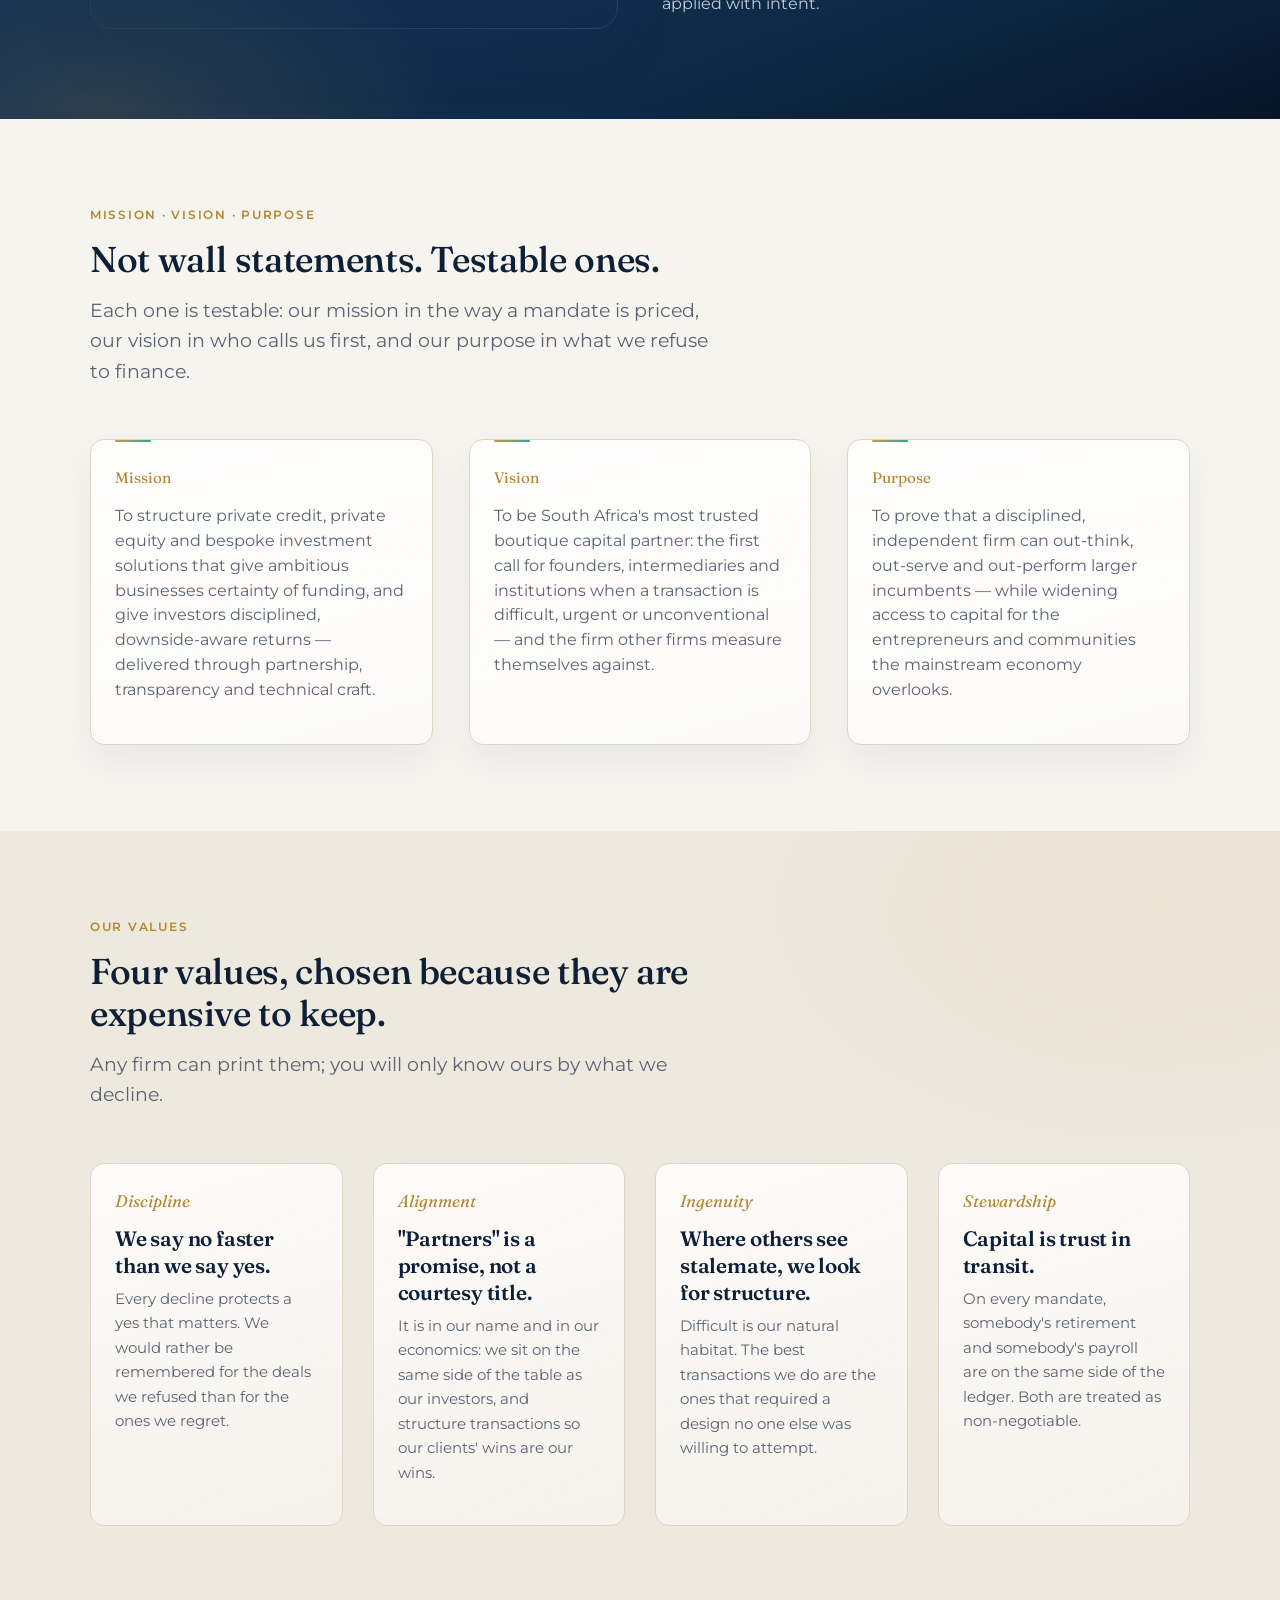
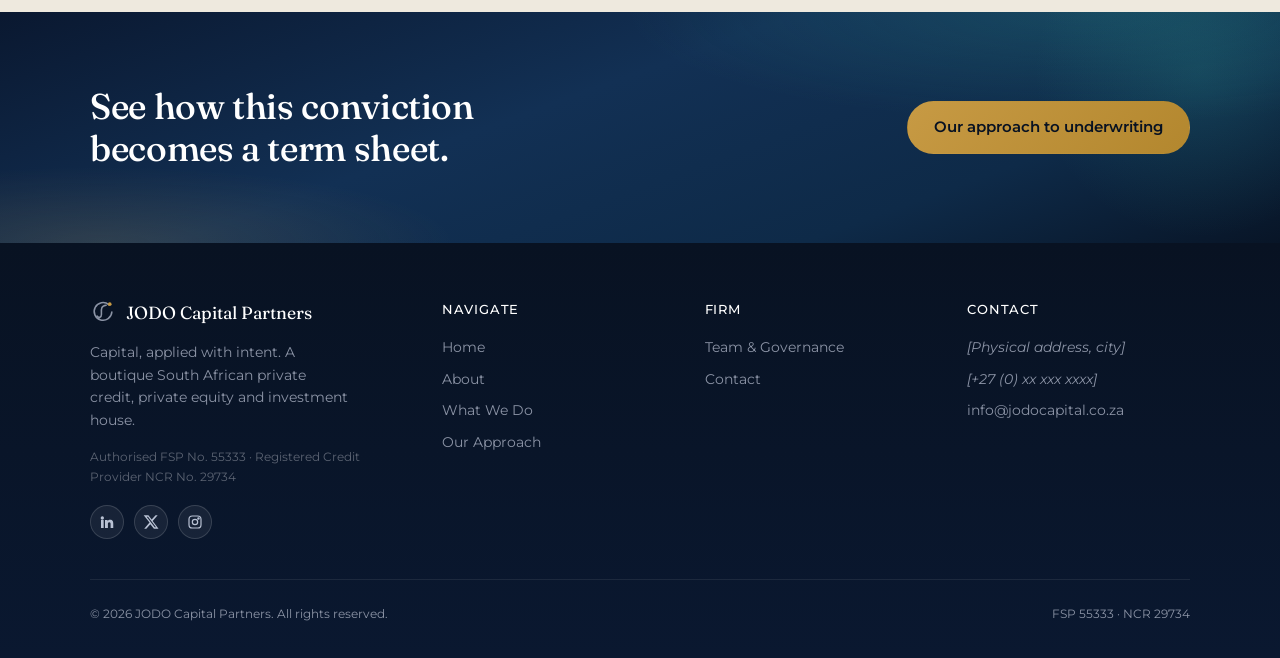
==== commit eaf1f840: "update: mobile nav, Montserrat font, Rand hero art, add Private Debt Fund + socials, fill in contact" ====
--- a/frontend/about.html
+++ b/frontend/about.html
@@ -50,7 +50,7 @@
   <div class="wrap">
     <div class="grid-2" style="align-items:start;">
       <div>
-        <p class="two-col-text" style="columns:1;">Most capital is patient in the brochure and impatient in the committee room. JODO was founded on a different premise: that the most valuable thing a financier can offer a growing business is certainty.</p>
+        <p class="two-col-text" style="columns:1;">Most capital is patient in the brochure and impatient in the committee room. JODO was founded in 2025 on a different premise: that the most valuable thing a financier can offer a growing business is certainty.</p>
         <p>Good businesses are lost to bad timing — a bridging gap measured in weeks, a contract award with no working capital behind it, a growth opportunity that dies while a large lender "circulates the paper." Every member of our team has watched that happen from the other side of the table. JODO exists so that it does not have to.</p>
         <p>We are boutique by design. Deliberately small means deliberately accountable: the person who underwrites your transaction is the person whose name is on it. Our investors get the same bargain — direct access to the people making the decisions, structures explained in plain language, and economics that are transparent enough to be argued with.</p>
       </div>
@@ -156,6 +156,11 @@
         </div>
         <p style="max-width:260px;">Capital, applied with intent. A boutique South African private credit, private equity and investment house.</p>
         <p style="color:#5B6372; font-size:0.78rem; margin-top:16px;">Authorised FSP No. 55333 · Registered Credit Provider NCR No. 29734</p>
+        <div class="social-row">
+          <a href="#" aria-label="JODO Capital Partners on LinkedIn"><svg viewBox="0 0 24 24" fill="currentColor"><path d="M4.98 3.5a2.5 2.5 0 1 1 0 5 2.5 2.5 0 0 1 0-5zM3 9h4v12H3zM9 9h3.8v1.7h.05c.53-1 1.83-2.05 3.77-2.05 4.03 0 4.78 2.65 4.78 6.1V21H17.4v-5.6c0-1.34-.02-3.06-1.87-3.06-1.87 0-2.16 1.46-2.16 2.96V21H9z"/></svg></a>
+          <a href="#" aria-label="JODO Capital Partners on X"><svg viewBox="0 0 24 24" fill="currentColor"><path d="M18.9 2H22l-7.5 8.6L23.3 22h-6.9l-5.4-6.6L5 22H1.8l8-9.2L1 2h7.1l4.9 6.1zM17.6 20h1.9L7.5 4H5.5z"/></svg></a>
+          <a href="#" aria-label="JODO Capital Partners on Instagram"><svg viewBox="0 0 24 24" fill="none" stroke="currentColor" stroke-width="1.8"><rect x="3" y="3" width="18" height="18" rx="5"/><circle cx="12" cy="12" r="4"/><circle cx="17.2" cy="6.8" r="1"/></svg></a>
+        </div>
       </div>
       <div>
         <h4>Navigate</h4>
@@ -173,7 +178,7 @@
         <h4>Contact</h4>
         <p class="placeholder">[Physical address, city]</p>
         <p class="placeholder">[+27 (0) xx xxx xxxx]</p>
-        <p class="placeholder">[info@jodocapital.co.za]</p>
+        <a href="mailto:info@jodocapital.co.za">info@jodocapital.co.za</a>
       </div>
     </div>
     <div class="footer-bottom">
--- a/frontend/styles.css
+++ b/frontend/styles.css
@@ -1,4 +1,4 @@
-@import url('https://fonts.googleapis.com/css2?family=Fraunces:opsz,wght@9..144,300;9..144,400;9..144,500;9..144,600&family=Inter:wght@400;500;600&display=swap');
+@import url('https://fonts.googleapis.com/css2?family=Fraunces:opsz,wght@9..144,300;9..144,400;9..144,500;9..144,600&family=Montserrat:wght@400;500;600;700&display=swap');
 
 :root{
   --navy-950:#081222;
@@ -19,7 +19,7 @@
   --hairline:#DED6C4;
   --hairline-dark:#28405F;
   --serif: 'Fraunces', Georgia, serif;
-  --sans: 'Inter', -apple-system, BlinkMacSystemFont, 'Segoe UI', sans-serif;
+  --sans: 'Montserrat', -apple-system, BlinkMacSystemFont, 'Segoe UI', sans-serif;
   --maxw: 1180px;
   --radius-sm: 8px;
   --radius: 14px;
@@ -78,10 +78,11 @@
 
 /* ---------- Header / Nav ---------- */
 header.site{
+  background:#0C1D34;
   background:linear-gradient(180deg, #0C1D34, #102544);
-  position:sticky; top:0; z-index:50;
+  position:sticky; top:0; z-index:200;
   border-bottom:1px solid rgba(199,154,68,0.14);
-  backdrop-filter:blur(10px);
+  isolation:isolate;
 }
 .nav-row{
   display:flex; align-items:center; justify-content:space-between;
@@ -137,21 +138,36 @@
 .nav-toggle{display:none;}
 
 @media (max-width:900px){
+  .nav-row{padding:14px 0;}
   nav.primary{
-    position:fixed; inset:64px 0 0 0; background:var(--navy-900);
+    position:fixed; inset:64px 0 0 0;
+    background:#0A1830;
+    box-shadow:0 24px 40px rgba(3,10,22,0.5);
     flex-direction:column; align-items:flex-start; gap:0;
-    padding:12px 22px 30px; transform:translateY(-8px);
+    padding:10px 22px calc(30px + env(safe-area-inset-bottom, 0px));
+    transform:translateY(-8px);
     opacity:0; pointer-events:none; transition:opacity .18s ease, transform .18s ease;
     border-top:1px solid var(--hairline-dark);
+    overflow-y:auto;
+    z-index:199;
   }
   nav.primary.open{opacity:1; pointer-events:auto; transform:translateY(0);}
-  nav.primary a{width:100%; padding:14px 0; border-bottom:1px solid var(--hairline-dark);}
+  nav.primary a{width:100%; padding:16px 2px; border-bottom:1px solid var(--hairline-dark); font-size:0.96rem;}
   nav.primary a.current, nav.primary a:hover{border-color:var(--hairline-dark); }
-  .nav-cta{margin-top:14px; text-align:center;}
+  .nav-cta{margin-top:16px; text-align:center; width:100%; padding:14px 20px !important;}
   .nav-toggle{
-    display:flex; flex-direction:column; gap:5px; background:none; border:none; cursor:pointer; padding:8px;
+    display:flex; flex-direction:column; align-items:center; justify-content:center; gap:5px;
+    width:40px; height:40px;
+    background:rgba(255,255,255,0.06); border:1px solid rgba(255,255,255,0.14); border-radius:8px;
+    cursor:pointer; padding:8px;
   }
-  .nav-toggle span{width:22px; height:2px; background:var(--white); display:block;}
+  .nav-toggle span{width:18px; height:2px; background:var(--white); display:block; border-radius:2px;}
+  .brand-mark{width:26px; height:26px;}
+  .brand-word{font-size:1.15rem;}
+}
+
+@media (max-width:420px){
+  .brand-sub{display:none;}
 }
 
 /* ---------- Buttons ---------- */
@@ -244,6 +260,39 @@
   padding:16px;
 }
 .hero-chart .lbl{font-size:0.72rem; color:#9FAAC0; margin-bottom:10px;}
+.hero-photo-frame{
+  position:relative; z-index:1;
+  border-radius:var(--radius-lg);
+  overflow:hidden;
+  aspect-ratio:4/5;
+  box-shadow:0 30px 70px rgba(3,10,22,0.5);
+  margin-left:-64px;
+}
+.hero-photo-frame img{
+  width:100%; height:100%; object-fit:cover; object-position:left center; display:block;
+  -webkit-mask-image:linear-gradient(90deg, transparent 0%, #000 22%);
+  mask-image:linear-gradient(90deg, transparent 0%, #000 22%);
+}
+.hero-photo-frame .currency-art{
+  width:100%; height:100%; display:block;
+  -webkit-mask-image:linear-gradient(90deg, transparent 0%, #000 22%);
+  mask-image:linear-gradient(90deg, transparent 0%, #000 22%);
+}
+@media (max-width:840px){.hero-photo-frame .currency-art{mask-image:none; -webkit-mask-image:none;}}
+.hero-photo-tag{
+  position:absolute; left:20px; bottom:20px; z-index:1;
+  background:rgba(8,18,34,0.72);
+  border:1px solid rgba(255,255,255,0.14);
+  backdrop-filter:blur(8px);
+  border-radius:var(--radius-sm);
+  padding:12px 16px;
+  display:flex; flex-direction:column; gap:4px;
+}
+.hero-photo-tag .lbl{font-size:0.72rem; color:#B9C2D4;}
+.hero-photo-tag .val{font-family:var(--serif); font-size:1.05rem; color:var(--white);}
+.hero-photo-tag .val.gold{color:var(--gold-300);}
+@media (max-width:840px){.hero-photo-frame{margin-left:0; aspect-ratio:16/10;} .hero-photo-frame img{mask-image:none; -webkit-mask-image:none; object-position:center;}}
+
 .hero-badge-float{
   position:absolute; right:-14px; bottom:-18px;
   background:linear-gradient(135deg, rgba(199,154,68,0.95), rgba(179,135,46,0.95));
@@ -313,6 +362,36 @@
 
 .photo-frame{border-radius:var(--radius-lg); overflow:hidden; box-shadow:0 24px 54px rgba(23,50,82,0.16); border:1px solid var(--hairline);}
 .photo-frame img{width:100%; height:100%; object-fit:cover; display:block;}
+
+/* ---------- Octagon info tiles (blurred photo background) ---------- */
+.octagon-row{display:flex; justify-content:center; flex-wrap:wrap; gap:34px; margin-bottom:34px;}
+.octagon-row:last-child{margin-bottom:0;}
+.octagon-tile{
+  position:relative;
+  width:248px; height:248px; flex:0 0 auto;
+  clip-path:polygon(29% 0%, 71% 0%, 100% 29%, 100% 71%, 71% 100%, 29% 100%, 0% 71%, 0% 29%);
+  display:flex; align-items:center; justify-content:center;
+  text-align:center;
+  transition:transform .2s ease;
+}
+.octagon-tile:hover{transform:translateY(-4px);}
+.octagon-tile .oct-bg{
+  position:absolute; inset:-12px;
+  background-size:cover; background-position:center;
+  filter:blur(3px) brightness(0.5) saturate(1.05);
+  transform:scale(1.08);
+  transition:filter .3s ease, transform .3s ease;
+}
+.octagon-tile:hover .oct-bg{filter:blur(1.5px) brightness(0.58) saturate(1.1); transform:scale(1.13);}
+.octagon-tile .oct-overlay{
+  position:absolute; inset:0;
+  background:linear-gradient(165deg, rgba(8,18,34,0.62), rgba(179,135,46,0.32));
+}
+.octagon-tile .oct-content{position:relative; z-index:1; padding:0 32px; color:var(--white);}
+.octagon-tile .oct-num{font-family:var(--serif); font-size:0.82rem; color:var(--gold-300); letter-spacing:0.08em; display:block; margin-bottom:10px;}
+.octagon-tile h3{color:var(--white); font-size:1.02rem; line-height:1.3; margin-bottom:0;}
+@media (max-width:900px){.octagon-tile{width:210px; height:210px;} .octagon-tile h3{font-size:0.92rem;}}
+@media (max-width:560px){.octagon-tile{width:170px; height:170px;} .octagon-tile .oct-content{padding:0 22px;} .octagon-tile h3{font-size:0.82rem;}}
 
 /* ---------- Section scaffolding ---------- */
 section{padding:86px 0;}
@@ -482,6 +561,16 @@
 .footer-brand{display:flex; align-items:center; gap:10px; margin-bottom:14px;}
 .footer-brand .brand-mark{width:26px; height:26px;}
 .footer-brand span{font-family:var(--serif); color:var(--white); font-size:1.1rem;}
+.social-row{display:flex; gap:10px; margin-top:18px;}
+.social-row a{
+  width:34px; height:34px; border-radius:50%;
+  display:flex; align-items:center; justify-content:center;
+  background:rgba(255,255,255,0.06); border:1px solid rgba(255,255,255,0.14);
+  color:#B9C2D4; transition:background .15s ease, color .15s ease, border-color .15s ease;
+  margin-bottom:0;
+}
+.social-row a:hover{background:var(--gold-500); color:var(--navy-950); border-color:transparent;}
+.social-row svg{width:16px; height:16px;}
 .footer-bottom{
   border-top:1px solid rgba(255,255,255,0.08); padding-top:24px;
   display:flex; justify-content:space-between; flex-wrap:wrap; gap:10px; font-size:0.78rem;
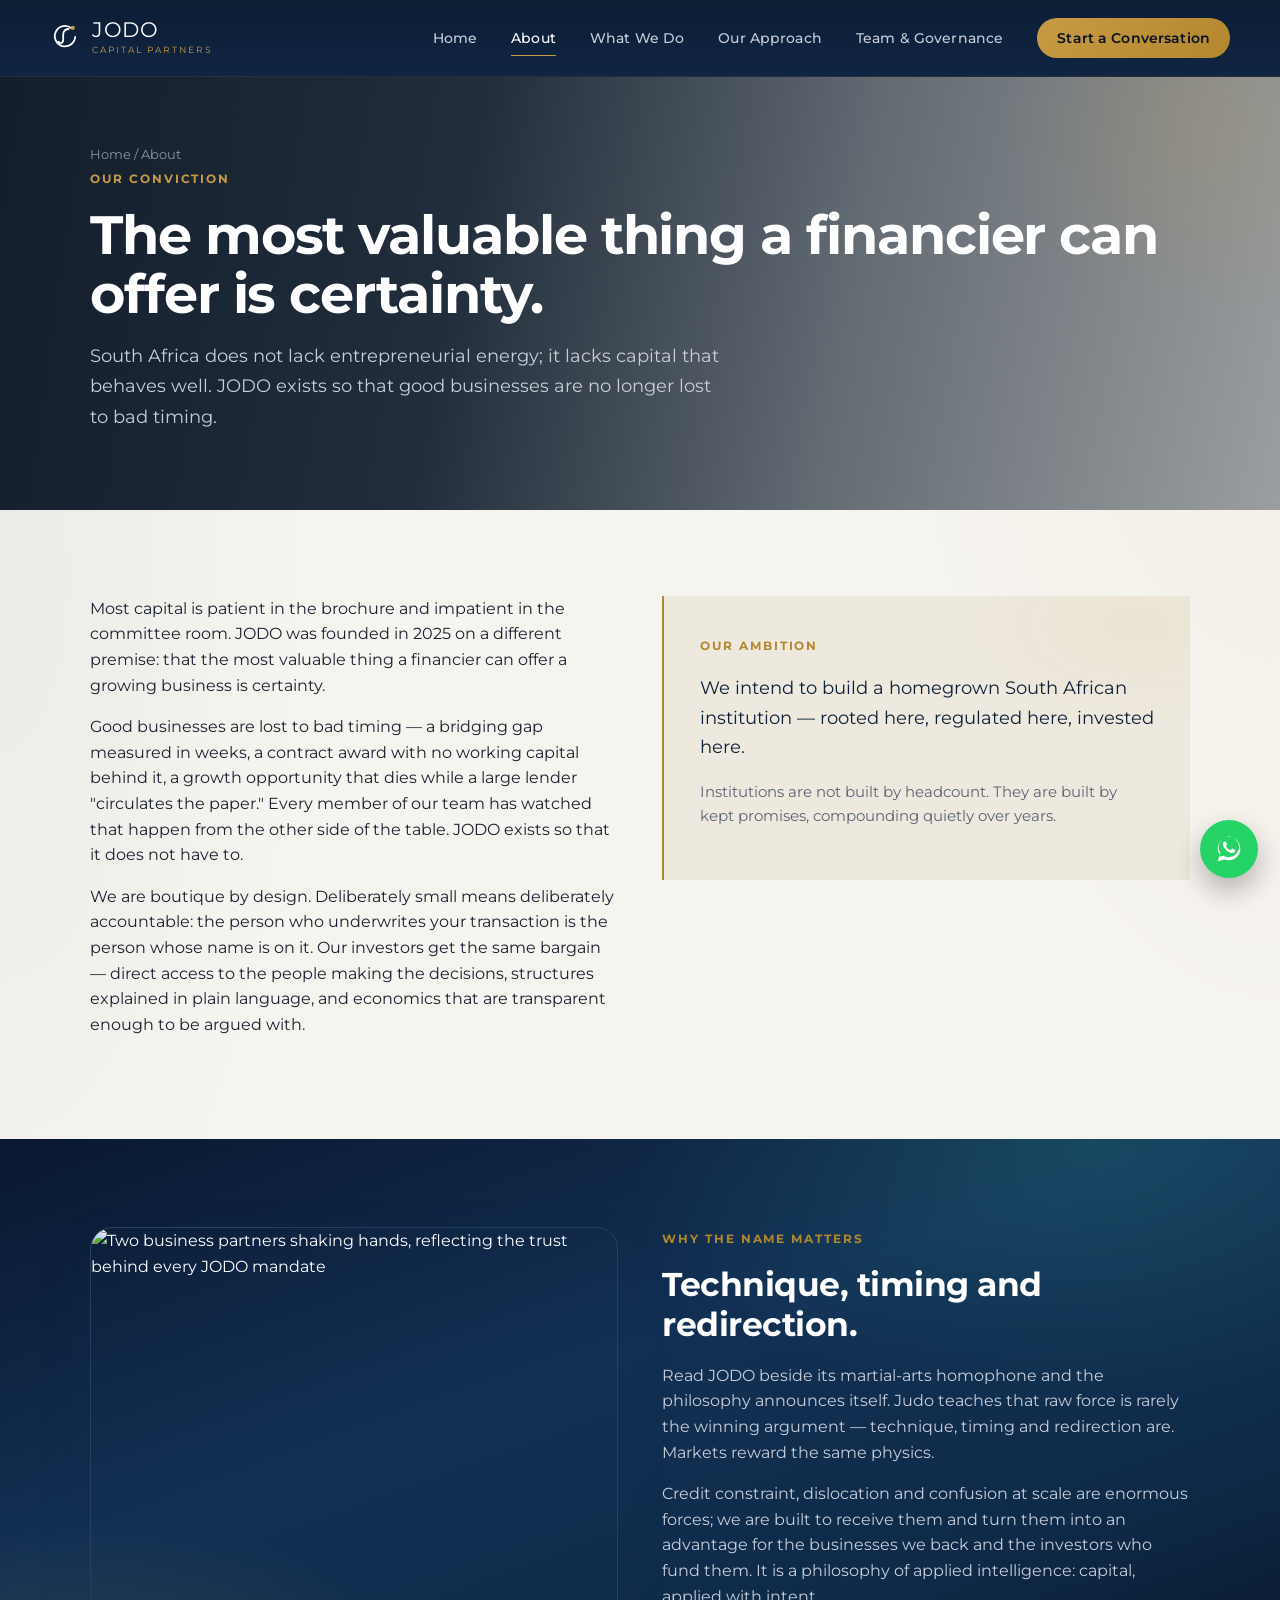
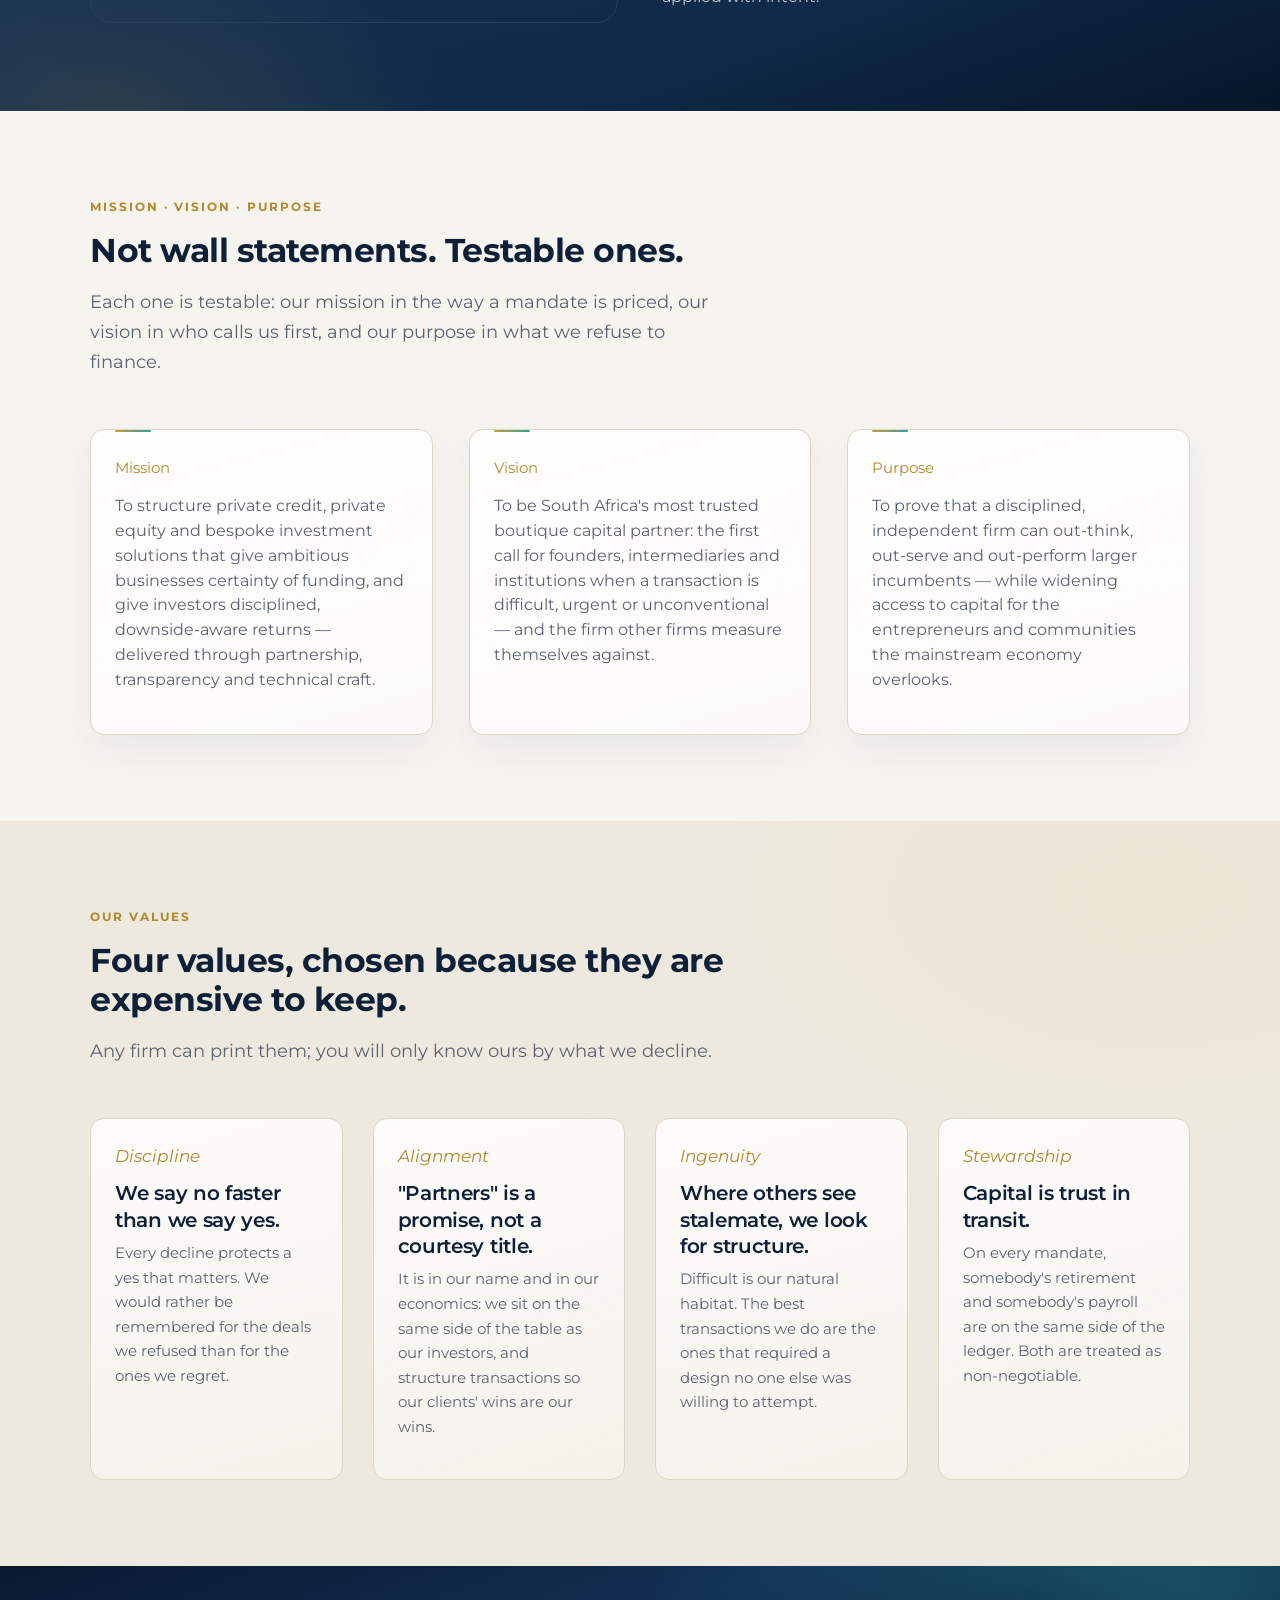
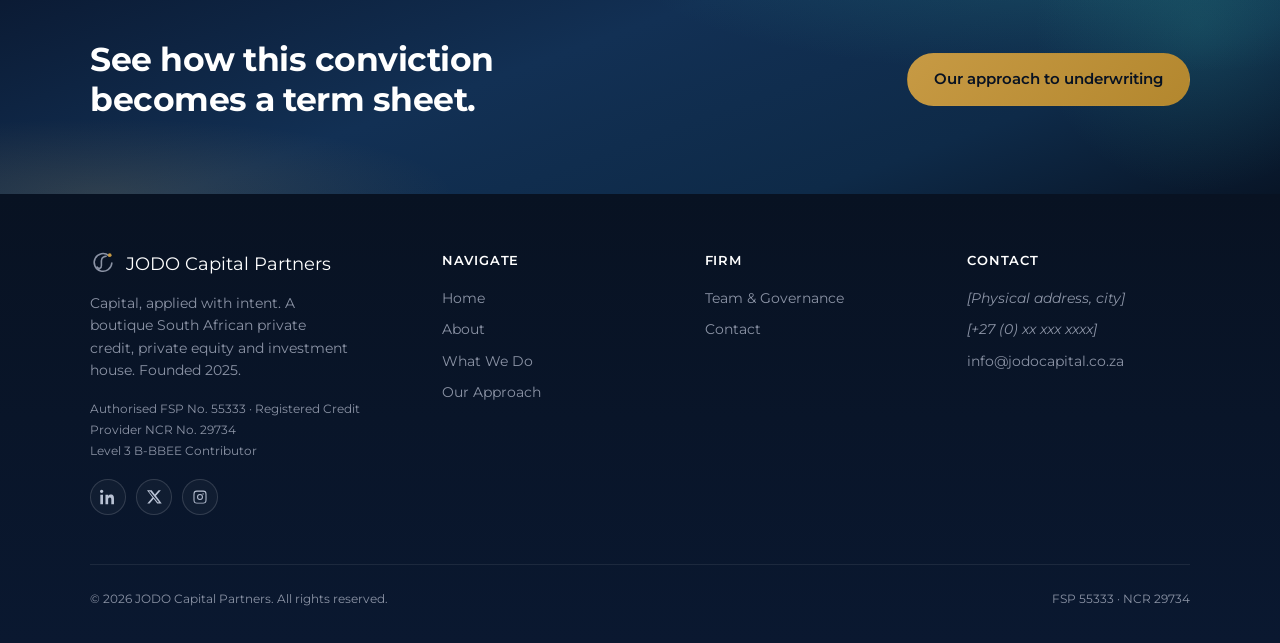
==== commit e83d99fd: "redesign: Montserrat rebrand, mobile nav overhaul, Private Debt Fund, WhatsApp/social footer, SA-rel" ====
--- a/frontend/about.html
+++ b/frontend/about.html
@@ -5,6 +5,7 @@
 <meta name="viewport" content="width=device-width, initial-scale=1.0">
 <title>About — JODO Capital Partners</title>
 <meta name="description" content="Our conviction, mission, vision, purpose and values — the philosophy behind JODO Capital Partners.">
+<link rel="icon" href="data:image/svg+xml,%3Csvg xmlns='http://www.w3.org/2000/svg' viewBox='0 0 100 100'%3E%3Crect width='100' height='100' rx='20' fill='%230A1B30'/%3E%3Cpath d='M 72 18 A 34 34 0 1 0 84 46' fill='none' stroke='%23FFFFFF' stroke-width='7' stroke-linecap='round'/%3E%3Cpath d='M 62 20 C 40 22 44 40 44 55 C 44 68 34 70 28 62' fill='none' stroke='%23FFFFFF' stroke-width='7' stroke-linecap='round'/%3E%3Ccircle cx='76' cy='16' r='8' fill='%23C79A44'/%3E%3C/svg%3E">
 <link rel="stylesheet" href="styles.css">
 </head>
 <body>
@@ -36,7 +37,7 @@
   </div>
 </header>
 
-<section class="page-hero has-photo" style="background-image:url('https://images.pexels.com/photos/722241/pexels-photo-722241.jpeg?auto=compress&cs=tinysrgb&w=1920&h=1000&dpr=1');">
+<section class="page-hero has-photo" style="background-image:url('https://images.unsplash.com/photo-1636706519609-988babca3dd5?auto=format&fit=crop&w=1920&h=1000&q=80');">
   <div class="photo-overlay"></div>
   <div class="wrap">
     <div class="breadcrumb"><a href="index.html">Home</a> / About</div>
@@ -67,7 +68,7 @@
   <div class="wrap grid-2" style="align-items:center;">
     <div>
       <div class="photo-frame" style="aspect-ratio:4/3; border-color:var(--hairline-dark);">
-        <img src="https://images.pexels.com/photos/5833874/pexels-photo-5833874.jpeg?auto=compress&cs=tinysrgb&w=1000" alt="Two businessmen shaking hands over a desk with financial graphs on a laptop">
+        <img src="https://images.unsplash.com/photo-1521790797524-b2497295b8a0?auto=format&fit=crop&w=1000&q=80" alt="Two business partners shaking hands, reflecting the trust behind every JODO mandate">
       </div>
     </div>
     <div>
@@ -154,12 +155,18 @@
           </svg>
           <span>JODO Capital Partners</span>
         </div>
-        <p style="max-width:260px;">Capital, applied with intent. A boutique South African private credit, private equity and investment house.</p>
-        <p style="color:#5B6372; font-size:0.78rem; margin-top:16px;">Authorised FSP No. 55333 · Registered Credit Provider NCR No. 29734</p>
-        <div class="social-row">
-          <a href="#" aria-label="JODO Capital Partners on LinkedIn"><svg viewBox="0 0 24 24" fill="currentColor"><path d="M4.98 3.5a2.5 2.5 0 1 1 0 5 2.5 2.5 0 0 1 0-5zM3 9h4v12H3zM9 9h3.8v1.7h.05c.53-1 1.83-2.05 3.77-2.05 4.03 0 4.78 2.65 4.78 6.1V21H17.4v-5.6c0-1.34-.02-3.06-1.87-3.06-1.87 0-2.16 1.46-2.16 2.96V21H9z"/></svg></a>
-          <a href="#" aria-label="JODO Capital Partners on X"><svg viewBox="0 0 24 24" fill="currentColor"><path d="M18.9 2H22l-7.5 8.6L23.3 22h-6.9l-5.4-6.6L5 22H1.8l8-9.2L1 2h7.1l4.9 6.1zM17.6 20h1.9L7.5 4H5.5z"/></svg></a>
-          <a href="#" aria-label="JODO Capital Partners on Instagram"><svg viewBox="0 0 24 24" fill="none" stroke="currentColor" stroke-width="1.8"><rect x="3" y="3" width="18" height="18" rx="5"/><circle cx="12" cy="12" r="4"/><circle cx="17.2" cy="6.8" r="1"/></svg></a>
+        <p style="max-width:260px;">Capital, applied with intent. A boutique South African private credit, private equity and investment house. Founded 2025.</p>
+        <p style="color:#8B93A5; font-size:0.78rem; margin-top:16px; line-height:1.7;">Authorised FSP No. 55333 · Registered Credit Provider NCR No. 29734<br>Level 3 B-BBEE Contributor</p>
+        <div class="footer-social">
+          <a href="https://www.linkedin.com/company/jodo-capital-partners" aria-label="JODO Capital Partners on LinkedIn" target="_blank" rel="noopener">
+            <svg viewBox="0 0 24 24" fill="currentColor" aria-hidden="true"><path d="M4.98 3.5C4.98 4.88 3.87 6 2.5 6S0 4.88 0 3.5 1.12 1 2.5 1s2.48 1.12 2.48 2.5zM.5 8.5h4V23h-4V8.5zM8.5 8.5h3.83v1.98h.05c.53-1 1.84-2.06 3.79-2.06 4.05 0 4.8 2.67 4.8 6.14V23h-4v-6.6c0-1.57-.03-3.6-2.2-3.6-2.2 0-2.54 1.72-2.54 3.49V23h-4V8.5z"/></svg>
+          </a>
+          <a href="https://twitter.com/jodocapital" aria-label="JODO Capital Partners on X" target="_blank" rel="noopener">
+            <svg viewBox="0 0 24 24" fill="currentColor" aria-hidden="true"><path d="M18.9 1.7h3.4l-7.4 8.5 8.7 11.5h-6.8l-5.3-7-6.1 7H1.9l7.9-9L1.5 1.7h7l4.8 6.4 5.6-6.4zm-1.2 18h1.9L6.4 3.6H4.3L17.7 19.7z"/></svg>
+          </a>
+          <a href="https://instagram.com/jodocapitalpartners" aria-label="JODO Capital Partners on Instagram" target="_blank" rel="noopener">
+            <svg viewBox="0 0 24 24" fill="currentColor" aria-hidden="true"><path d="M12 2.2c3.2 0 3.6 0 4.85.07 3.25.15 4.77 1.69 4.92 4.92.06 1.25.07 1.63.07 4.81 0 3.19-.01 3.56-.07 4.81-.15 3.23-1.66 4.77-4.92 4.92-1.25.06-1.62.07-4.85.07-3.2 0-3.58-.01-4.81-.07-3.26-.15-4.77-1.7-4.92-4.92-.06-1.25-.07-1.62-.07-4.81 0-3.18.02-3.56.07-4.81.15-3.23 1.67-4.77 4.92-4.92C8.42 2.21 8.8 2.2 12 2.2zm0 1.98c-3.14 0-3.5.01-4.74.07-2.28.1-3.34 1.19-3.44 3.44-.06 1.24-.07 1.6-.07 4.74s.01 3.5.07 4.74c.1 2.24 1.15 3.34 3.44 3.44 1.24.06 1.6.07 4.74.07s3.5-.01 4.74-.07c2.28-.1 3.34-1.19 3.44-3.44.06-1.24.07-1.6.07-4.74s-.01-3.5-.07-4.74c-.1-2.24-1.15-3.34-3.44-3.44-1.24-.06-1.6-.07-4.74-.07zm0 3.35a4.47 4.47 0 110 8.94 4.47 4.47 0 010-8.94zm0 7.37a2.9 2.9 0 100-5.8 2.9 2.9 0 000 5.8zm5.7-7.55a1.05 1.05 0 11-2.1 0 1.05 1.05 0 012.1 0z"/></svg>
+          </a>
         </div>
       </div>
       <div>
@@ -187,6 +194,9 @@
     </div>
   </div>
 </footer>
+<a class="whatsapp-float" href="https://wa.me/27000000000?text=Hi%20JODO%20Capital%20Partners%2C%20I%27d%20like%20to%20start%20a%20conversation" aria-label="Chat with JODO Capital Partners on WhatsApp" target="_blank" rel="noopener">
+  <svg viewBox="0 0 32 32" fill="#FFFFFF" aria-hidden="true"><path d="M16.02 3C9.4 3 4 8.4 4 15.02c0 2.46.72 4.75 1.96 6.68L4 29l7.5-1.9a12.9 12.9 0 0 0 4.52.81h.01c6.62 0 12.02-5.4 12.02-12.02C28.05 8.4 22.65 3 16.02 3zm0 21.9h-.01a10.86 10.86 0 0 1-5.53-1.52l-.4-.24-4.45 1.13 1.19-4.34-.26-.44a10.85 10.85 0 0 1-1.66-5.79c0-6 4.9-10.9 10.93-10.9 2.92 0 5.66 1.14 7.72 3.2a10.83 10.83 0 0 1 3.2 7.72c0 6.02-4.9 10.9-10.73 10.9zm5.98-8.17c-.33-.16-1.93-.95-2.23-1.06-.3-.11-.52-.16-.74.16-.22.33-.85 1.06-1.04 1.27-.19.22-.38.24-.71.08-.33-.16-1.38-.51-2.63-1.63-.97-.87-1.63-1.94-1.82-2.27-.19-.33-.02-.5.14-.67.15-.15.33-.38.5-.57.16-.19.22-.33.33-.55.11-.22.05-.41-.03-.57-.08-.16-.74-1.79-1.02-2.45-.27-.64-.54-.55-.74-.56h-.63c-.22 0-.57.08-.87.41-.3.33-1.14 1.11-1.14 2.72s1.17 3.16 1.33 3.38c.16.22 2.3 3.51 5.58 4.92.78.34 1.39.54 1.86.69.78.25 1.49.21 2.05.13.63-.09 1.93-.79 2.2-1.55.27-.76.27-1.42.19-1.55-.08-.14-.3-.22-.63-.38z"/></svg>
+</a>
 <script src="script.js"></script>
 </body>
 </html>
--- a/frontend/styles.css
+++ b/frontend/styles.css
@@ -1,4 +1,4 @@
-@import url('https://fonts.googleapis.com/css2?family=Fraunces:opsz,wght@9..144,300;9..144,400;9..144,500;9..144,600&family=Montserrat:wght@400;500;600;700&display=swap');
+@import url('https://fonts.googleapis.com/css2?family=Montserrat:ital,wght@0,300;0,400;0,500;0,600;0,700;0,800;1,400;1,500&display=swap');
 
 :root{
   --navy-950:#081222;
@@ -18,7 +18,7 @@
   --slate-light:#8A93A3;
   --hairline:#DED6C4;
   --hairline-dark:#28405F;
-  --serif: 'Fraunces', Georgia, serif;
+  --serif: 'Montserrat', -apple-system, BlinkMacSystemFont, 'Segoe UI', sans-serif;
   --sans: 'Montserrat', -apple-system, BlinkMacSystemFont, 'Segoe UI', sans-serif;
   --maxw: 1180px;
   --radius-sm: 8px;
@@ -56,34 +56,35 @@
 /* ---------- Typography ---------- */
 h1,h2,h3,h4{
   font-family:var(--serif);
-  font-weight:500;
+  font-weight:600;
   color:var(--navy-900);
   margin:0;
-  letter-spacing:-0.01em;
-}
-h1{font-size:clamp(2.4rem, 4.4vw, 3.6rem); line-height:1.08; font-weight:400;}
-h2{font-size:clamp(1.7rem, 2.8vw, 2.3rem); line-height:1.16; font-weight:500;}
-h3{font-size:1.3rem; line-height:1.3; font-weight:600;}
+  letter-spacing:-0.015em;
+}
+h1{font-size:clamp(2.3rem, 4.2vw, 3.5rem); line-height:1.1; font-weight:700; letter-spacing:-0.02em;}
+h2{font-size:clamp(1.6rem, 2.6vw, 2.2rem); line-height:1.2; font-weight:700; letter-spacing:-0.015em;}
+h3{font-size:1.22rem; line-height:1.35; font-weight:600;}
 p{margin:0 0 1em 0; color:var(--ink);}
-.lede{font-size:1.18rem; color:var(--slate); font-weight:400; line-height:1.6; max-width:640px;}
+.lede{font-size:1.14rem; color:var(--slate); font-weight:400; line-height:1.65; max-width:640px;}
 .eyebrow{
   font-family:var(--sans);
-  font-size:0.78rem;
-  font-weight:600;
-  letter-spacing:0.14em;
+  font-size:0.76rem;
+  font-weight:700;
+  letter-spacing:0.16em;
   color:var(--gold-600);
   text-transform:uppercase;
 }
-.serif-italic{font-family:var(--serif); font-style:italic; font-weight:400;}
+.serif-italic{font-family:var(--serif); font-style:italic; font-weight:500;}
 
 /* ---------- Header / Nav ---------- */
 header.site{
-  background:#0C1D34;
   background:linear-gradient(180deg, #0C1D34, #102544);
-  position:sticky; top:0; z-index:200;
+  position:sticky; top:0; z-index:50;
   border-bottom:1px solid rgba(199,154,68,0.14);
-  isolation:isolate;
-}
+  backdrop-filter:blur(10px);
+  transition:box-shadow .2s ease;
+}
+header.site.is-scrolled{box-shadow:0 14px 30px rgba(3,10,22,0.28);}
 .nav-row{
   display:flex; align-items:center; justify-content:space-between;
   padding:18px 0;
@@ -139,35 +140,43 @@
 
 @media (max-width:900px){
   .nav-row{padding:14px 0;}
+  .brand-mark{width:26px; height:26px;}
+  .brand-word{font-size:1.14rem;}
   nav.primary{
-    position:fixed; inset:64px 0 0 0;
-    background:#0A1830;
-    box-shadow:0 24px 40px rgba(3,10,22,0.5);
-    flex-direction:column; align-items:flex-start; gap:0;
-    padding:10px 22px calc(30px + env(safe-area-inset-bottom, 0px));
-    transform:translateY(-8px);
-    opacity:0; pointer-events:none; transition:opacity .18s ease, transform .18s ease;
-    border-top:1px solid var(--hairline-dark);
+    position:fixed; inset:0 0 0 0; background:linear-gradient(175deg,#0C1D34,#081222 70%);
+    flex-direction:column; align-items:stretch; gap:0;
+    padding:88px 26px 30px; margin:0;
+    transform:translateX(12px);
+    opacity:0; visibility:hidden; pointer-events:none;
+    transition:opacity .22s ease, transform .22s ease, visibility .22s;
     overflow-y:auto;
-    z-index:199;
   }
-  nav.primary.open{opacity:1; pointer-events:auto; transform:translateY(0);}
-  nav.primary a{width:100%; padding:16px 2px; border-bottom:1px solid var(--hairline-dark); font-size:0.96rem;}
-  nav.primary a.current, nav.primary a:hover{border-color:var(--hairline-dark); }
-  .nav-cta{margin-top:16px; text-align:center; width:100%; padding:14px 20px !important;}
+  nav.primary.open{opacity:1; visibility:visible; pointer-events:auto; transform:translateX(0);}
+  nav.primary a{
+    width:100%; padding:18px 2px; border-bottom:1px solid rgba(255,255,255,0.08);
+    font-size:1.05rem; font-weight:600; color:var(--white);
+  }
+  nav.primary a.current, nav.primary a:hover{color:var(--gold-400,var(--gold-300)); border-color:rgba(255,255,255,0.08);}
+  .nav-cta{
+    margin-top:22px; text-align:center; width:100%; padding:16px !important; font-size:1rem !important;
+  }
   .nav-toggle{
-    display:flex; flex-direction:column; align-items:center; justify-content:center; gap:5px;
-    width:40px; height:40px;
-    background:rgba(255,255,255,0.06); border:1px solid rgba(255,255,255,0.14); border-radius:8px;
-    cursor:pointer; padding:8px;
+    display:flex; flex-direction:column; justify-content:center; gap:5px;
+    width:40px; height:40px; background:none; border:none; cursor:pointer; padding:8px;
+    position:relative; z-index:60;
   }
-  .nav-toggle span{width:18px; height:2px; background:var(--white); display:block; border-radius:2px;}
-  .brand-mark{width:26px; height:26px;}
-  .brand-word{font-size:1.15rem;}
-}
-
+  .nav-toggle span{
+    width:22px; height:2px; background:var(--white); display:block; border-radius:2px;
+    transition:transform .2s ease, opacity .2s ease;
+  }
+  .nav-toggle.is-open span:nth-child(1){transform:translateY(7px) rotate(45deg);}
+  .nav-toggle.is-open span:nth-child(2){opacity:0;}
+  .nav-toggle.is-open span:nth-child(3){transform:translateY(-7px) rotate(-45deg);}
+  body.nav-open{overflow:hidden;}
+}
 @media (max-width:420px){
-  .brand-sub{display:none;}
+  .nav-row{padding:12px 0;}
+  h1{font-size:2rem;}
 }
 
 /* ---------- Buttons ---------- */
@@ -273,12 +282,6 @@
   -webkit-mask-image:linear-gradient(90deg, transparent 0%, #000 22%);
   mask-image:linear-gradient(90deg, transparent 0%, #000 22%);
 }
-.hero-photo-frame .currency-art{
-  width:100%; height:100%; display:block;
-  -webkit-mask-image:linear-gradient(90deg, transparent 0%, #000 22%);
-  mask-image:linear-gradient(90deg, transparent 0%, #000 22%);
-}
-@media (max-width:840px){.hero-photo-frame .currency-art{mask-image:none; -webkit-mask-image:none;}}
 .hero-photo-tag{
   position:absolute; left:20px; bottom:20px; z-index:1;
   background:rgba(8,18,34,0.72);
@@ -561,16 +564,6 @@
 .footer-brand{display:flex; align-items:center; gap:10px; margin-bottom:14px;}
 .footer-brand .brand-mark{width:26px; height:26px;}
 .footer-brand span{font-family:var(--serif); color:var(--white); font-size:1.1rem;}
-.social-row{display:flex; gap:10px; margin-top:18px;}
-.social-row a{
-  width:34px; height:34px; border-radius:50%;
-  display:flex; align-items:center; justify-content:center;
-  background:rgba(255,255,255,0.06); border:1px solid rgba(255,255,255,0.14);
-  color:#B9C2D4; transition:background .15s ease, color .15s ease, border-color .15s ease;
-  margin-bottom:0;
-}
-.social-row a:hover{background:var(--gold-500); color:var(--navy-950); border-color:transparent;}
-.social-row svg{width:16px; height:16px;}
 .footer-bottom{
   border-top:1px solid rgba(255,255,255,0.08); padding-top:24px;
   display:flex; justify-content:space-between; flex-wrap:wrap; gap:10px; font-size:0.78rem;
@@ -609,4 +602,81 @@
   outline:none; border-color:var(--gold-600) !important;
   box-shadow:0 0 0 3px rgba(179,135,46,0.14);
 }
-#enquiryForm button{border-radius:100px;}+#enquiryForm button{border-radius:100px;}
+/* ---------- WhatsApp floating button ---------- */
+.whatsapp-float{
+  position:fixed; right:22px; bottom:22px; z-index:80;
+  width:58px; height:58px; border-radius:50%;
+  background:#25D366;
+  display:flex; align-items:center; justify-content:center;
+  box-shadow:0 12px 28px rgba(0,0,0,0.28), 0 0 0 0 rgba(37,211,102,0.55);
+  transition:transform .18s ease, box-shadow .18s ease;
+  animation:wa-pulse 2.6s ease-out infinite;
+}
+.whatsapp-float:hover{transform:translateY(-3px) scale(1.04);}
+.whatsapp-float svg{width:30px; height:30px;}
+@keyframes wa-pulse{
+  0%{box-shadow:0 12px 28px rgba(0,0,0,0.28), 0 0 0 0 rgba(37,211,102,0.45);}
+  70%{box-shadow:0 12px 28px rgba(0,0,0,0.28), 0 0 0 14px rgba(37,211,102,0);}
+  100%{box-shadow:0 12px 28px rgba(0,0,0,0.28), 0 0 0 0 rgba(37,211,102,0);}
+}
+@media (max-width:520px){
+  .whatsapp-float{right:16px; bottom:16px; width:52px; height:52px;}
+  .whatsapp-float svg{width:27px; height:27px;}
+}
+
+/* ---------- Footer socials ---------- */
+.footer-social{display:flex; gap:10px; margin-top:18px;}
+.footer-social a{
+  width:36px; height:36px; border-radius:50%;
+  border:1px solid rgba(255,255,255,0.14);
+  background:rgba(255,255,255,0.03);
+  display:flex; align-items:center; justify-content:center;
+  color:#B9C2D4; transition:background .15s ease, color .15s ease, border-color .15s ease, transform .15s ease;
+}
+.footer-social a:hover{background:var(--gold-600); border-color:var(--gold-600); color:var(--navy-950); transform:translateY(-2px);}
+.footer-social svg{width:16px; height:16px;}
+
+/* ---------- Credential / fact badges ---------- */
+.fact-badge{
+  display:inline-flex; align-items:center; gap:8px;
+  font-size:0.74rem; letter-spacing:0.04em; color:var(--navy-800);
+  border:1px solid var(--hairline); padding:8px 15px;
+  background:linear-gradient(135deg, rgba(255,255,255,0.9), rgba(255,255,255,0.55));
+  border-radius:100px;
+}
+.fact-badge .dot{width:6px; height:6px; border-radius:50%; background:var(--gold-600); flex:0 0 auto;}
+.on-navy .fact-badge{
+  color:#E7EBF2; border-color:rgba(255,255,255,0.16); background:rgba(255,255,255,0.05);
+}
+
+/* ---------- Original Rand motif (decorative, not a banknote reproduction) ---------- */
+.rand-mark{
+  display:inline-flex; align-items:center; justify-content:center;
+  width:40px; height:40px; border-radius:10px; flex:0 0 auto;
+  background:linear-gradient(135deg, var(--gold-500), var(--gold-600));
+  color:var(--navy-950); font-family:var(--serif); font-weight:800; font-size:1.05rem;
+  box-shadow:0 10px 22px rgba(179,135,46,0.3);
+}
+
+/* ---------- Hero dashboard mockup activation ---------- */
+.hero-visual{position:relative; z-index:1;}
+.hero-panel-chart-svg{width:100%; height:auto; display:block;}
+.hero-panel .hero-panel-foot{
+  display:flex; align-items:center; justify-content:space-between;
+  margin-top:16px; padding-top:14px; border-top:1px solid rgba(255,255,255,0.08);
+}
+.hero-panel .hero-panel-foot span{font-size:0.72rem; color:#9FAAC0;}
+.hero-panel .hero-panel-foot strong{color:var(--gold-300); font-family:var(--serif);}
+
+/* ---------- Service card variant (used for the 5-up capability grid) ---------- */
+.grid-5{display:grid; grid-template-columns:repeat(5,1fr); gap:22px;}
+@media (max-width:1080px){.grid-5{grid-template-columns:repeat(3,1fr);}}
+@media (max-width:720px){.grid-5{grid-template-columns:repeat(2,1fr);}}
+@media (max-width:460px){.grid-5{grid-template-columns:1fr;}}
+
+.new-tag{
+  display:inline-block; font-size:0.62rem; letter-spacing:0.08em; text-transform:uppercase;
+  font-weight:700; color:var(--navy-950); background:linear-gradient(135deg, var(--gold-500), var(--gold-600));
+  padding:3px 9px; border-radius:100px; margin-left:8px; vertical-align:middle;
+}
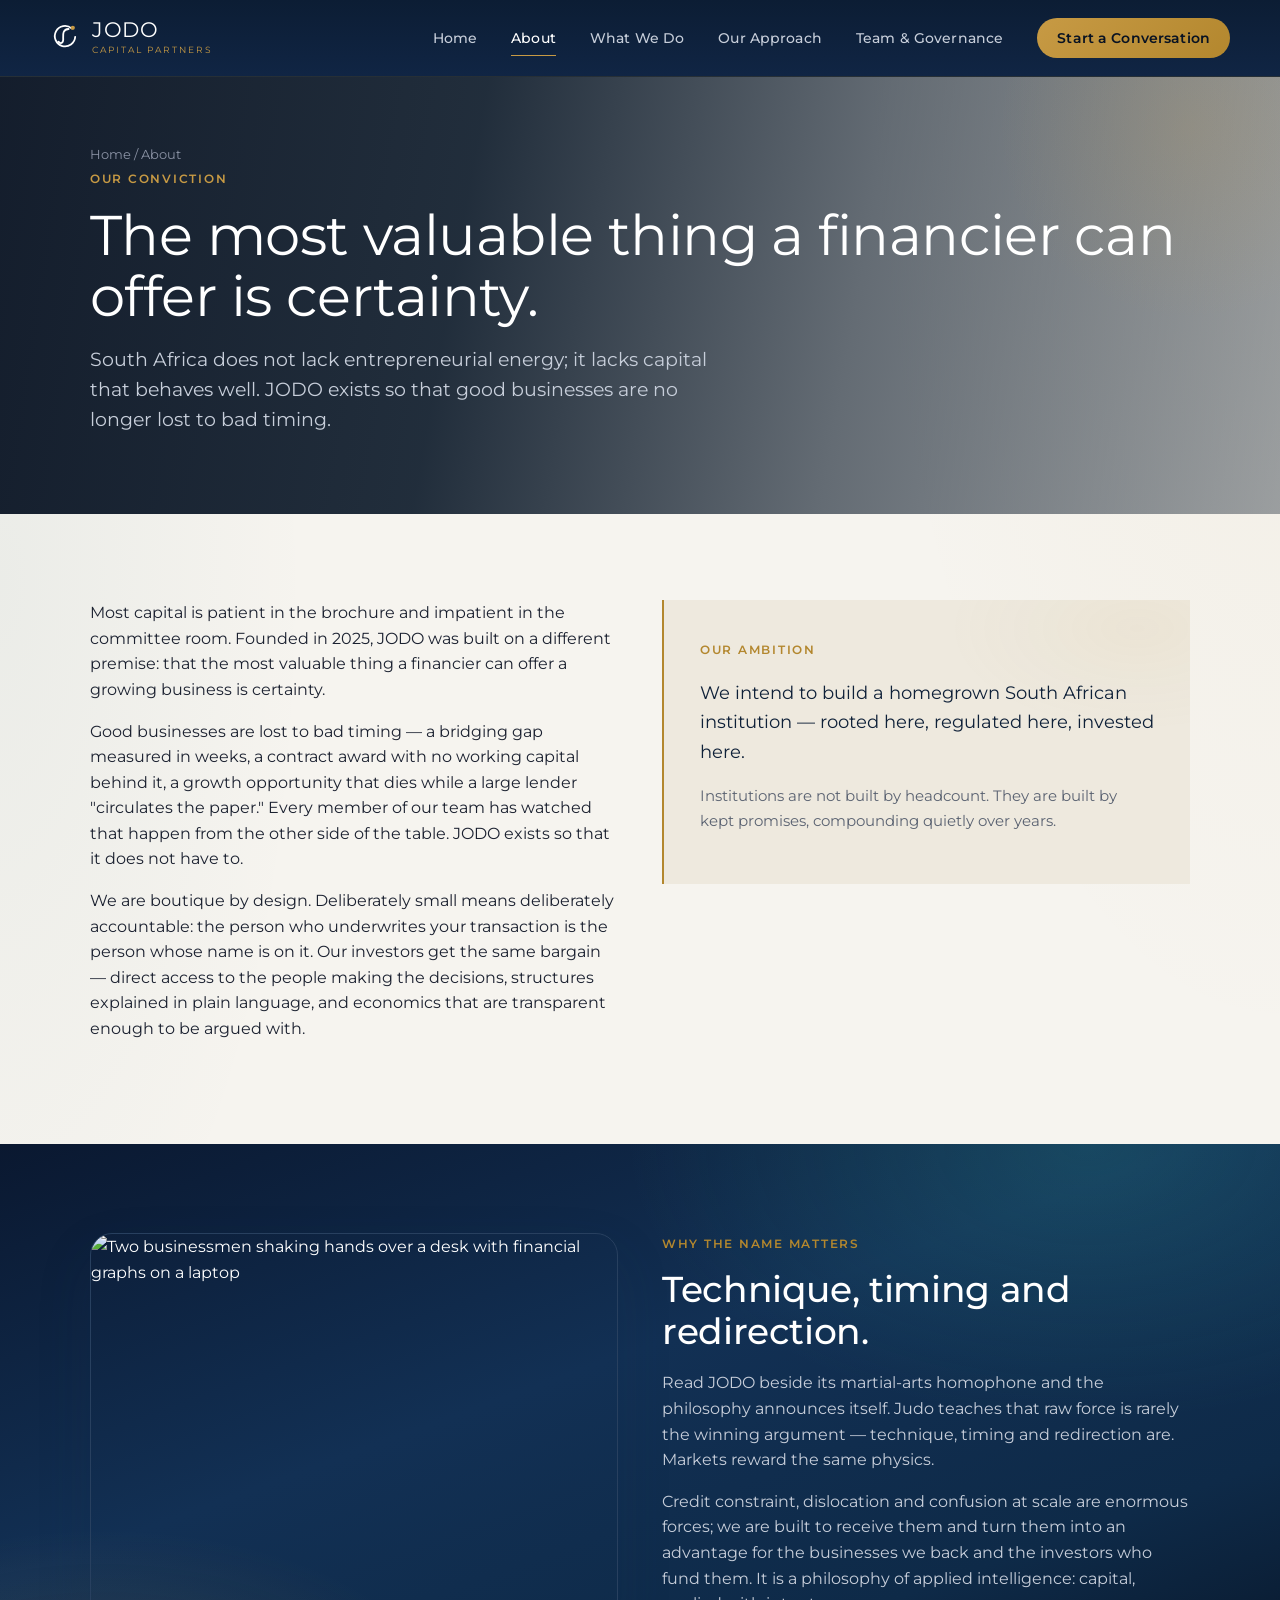
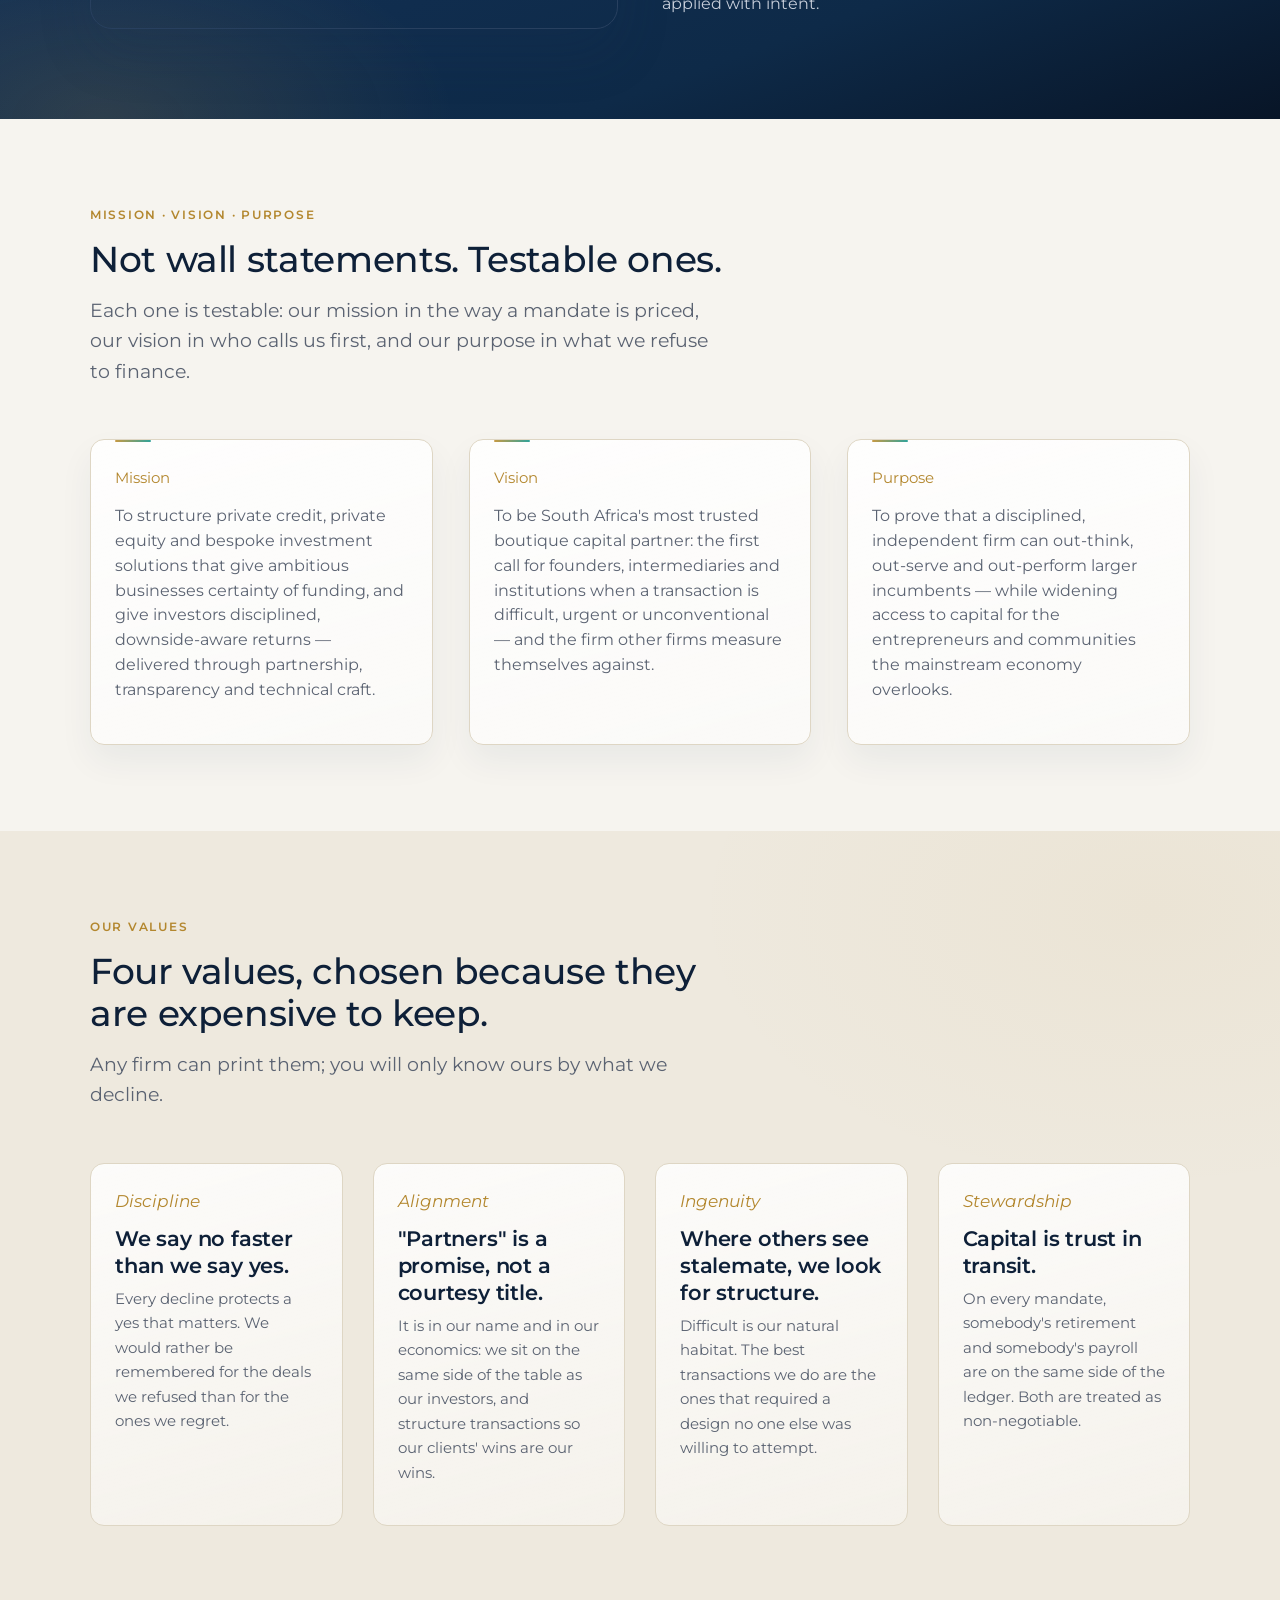
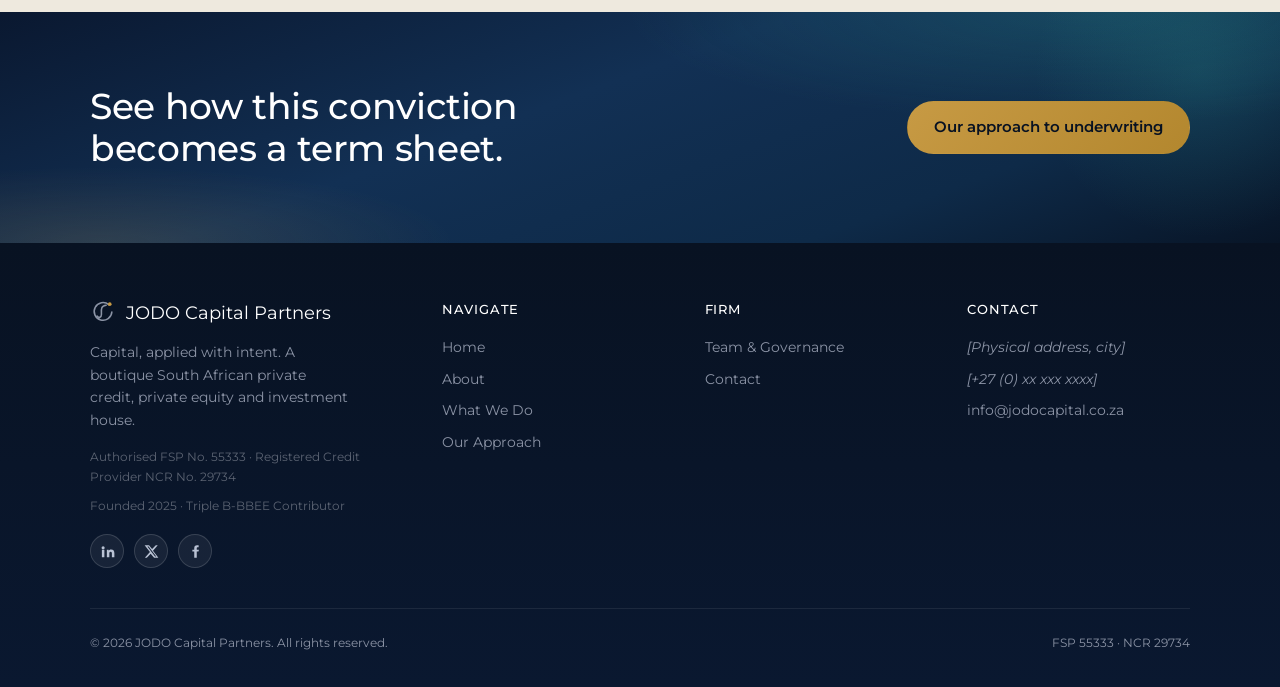
==== commit 3a9480c6: "Latest updates" ====
--- a/frontend/about.html
+++ b/frontend/about.html
@@ -5,7 +5,6 @@
 <meta name="viewport" content="width=device-width, initial-scale=1.0">
 <title>About — JODO Capital Partners</title>
 <meta name="description" content="Our conviction, mission, vision, purpose and values — the philosophy behind JODO Capital Partners.">
-<link rel="icon" href="data:image/svg+xml,%3Csvg xmlns='http://www.w3.org/2000/svg' viewBox='0 0 100 100'%3E%3Crect width='100' height='100' rx='20' fill='%230A1B30'/%3E%3Cpath d='M 72 18 A 34 34 0 1 0 84 46' fill='none' stroke='%23FFFFFF' stroke-width='7' stroke-linecap='round'/%3E%3Cpath d='M 62 20 C 40 22 44 40 44 55 C 44 68 34 70 28 62' fill='none' stroke='%23FFFFFF' stroke-width='7' stroke-linecap='round'/%3E%3Ccircle cx='76' cy='16' r='8' fill='%23C79A44'/%3E%3C/svg%3E">
 <link rel="stylesheet" href="styles.css">
 </head>
 <body>
@@ -37,7 +36,7 @@
   </div>
 </header>
 
-<section class="page-hero has-photo" style="background-image:url('https://images.unsplash.com/photo-1636706519609-988babca3dd5?auto=format&fit=crop&w=1920&h=1000&q=80');">
+<section class="page-hero has-photo" style="background-image:url('https://images.pexels.com/photos/722241/pexels-photo-722241.jpeg?auto=compress&cs=tinysrgb&w=1920&h=1000&dpr=1');">
   <div class="photo-overlay"></div>
   <div class="wrap">
     <div class="breadcrumb"><a href="index.html">Home</a> / About</div>
@@ -51,7 +50,7 @@
   <div class="wrap">
     <div class="grid-2" style="align-items:start;">
       <div>
-        <p class="two-col-text" style="columns:1;">Most capital is patient in the brochure and impatient in the committee room. JODO was founded in 2025 on a different premise: that the most valuable thing a financier can offer a growing business is certainty.</p>
+        <p class="two-col-text" style="columns:1;">Most capital is patient in the brochure and impatient in the committee room. Founded in 2025, JODO was built on a different premise: that the most valuable thing a financier can offer a growing business is certainty.</p>
         <p>Good businesses are lost to bad timing — a bridging gap measured in weeks, a contract award with no working capital behind it, a growth opportunity that dies while a large lender "circulates the paper." Every member of our team has watched that happen from the other side of the table. JODO exists so that it does not have to.</p>
         <p>We are boutique by design. Deliberately small means deliberately accountable: the person who underwrites your transaction is the person whose name is on it. Our investors get the same bargain — direct access to the people making the decisions, structures explained in plain language, and economics that are transparent enough to be argued with.</p>
       </div>
@@ -68,7 +67,7 @@
   <div class="wrap grid-2" style="align-items:center;">
     <div>
       <div class="photo-frame" style="aspect-ratio:4/3; border-color:var(--hairline-dark);">
-        <img src="https://images.unsplash.com/photo-1521790797524-b2497295b8a0?auto=format&fit=crop&w=1000&q=80" alt="Two business partners shaking hands, reflecting the trust behind every JODO mandate">
+        <img src="https://images.pexels.com/photos/5833874/pexels-photo-5833874.jpeg?auto=compress&cs=tinysrgb&w=1000" alt="Two businessmen shaking hands over a desk with financial graphs on a laptop">
       </div>
     </div>
     <div>
@@ -155,17 +154,18 @@
           </svg>
           <span>JODO Capital Partners</span>
         </div>
-        <p style="max-width:260px;">Capital, applied with intent. A boutique South African private credit, private equity and investment house. Founded 2025.</p>
-        <p style="color:#8B93A5; font-size:0.78rem; margin-top:16px; line-height:1.7;">Authorised FSP No. 55333 · Registered Credit Provider NCR No. 29734<br>Level 3 B-BBEE Contributor</p>
-        <div class="footer-social">
-          <a href="https://www.linkedin.com/company/jodo-capital-partners" aria-label="JODO Capital Partners on LinkedIn" target="_blank" rel="noopener">
-            <svg viewBox="0 0 24 24" fill="currentColor" aria-hidden="true"><path d="M4.98 3.5C4.98 4.88 3.87 6 2.5 6S0 4.88 0 3.5 1.12 1 2.5 1s2.48 1.12 2.48 2.5zM.5 8.5h4V23h-4V8.5zM8.5 8.5h3.83v1.98h.05c.53-1 1.84-2.06 3.79-2.06 4.05 0 4.8 2.67 4.8 6.14V23h-4v-6.6c0-1.57-.03-3.6-2.2-3.6-2.2 0-2.54 1.72-2.54 3.49V23h-4V8.5z"/></svg>
+        <p style="max-width:260px;">Capital, applied with intent. A boutique South African private credit, private equity and investment house.</p>
+        <p style="color:#5B6372; font-size:0.78rem; margin-top:16px;">Authorised FSP No. 55333 · Registered Credit Provider NCR No. 29734</p>
+        <p style="color:#5B6372; font-size:0.78rem; margin-top:6px;">Founded 2025 · Triple B-BBEE Contributor</p>
+        <div class="social-row">
+          <a href="#" class="social-icon" aria-label="LinkedIn">
+            <svg viewBox="0 0 24 24" fill="currentColor" aria-hidden="true"><path d="M4.98 3.5a2.5 2.5 0 1 1 0 5 2.5 2.5 0 0 1 0-5zM3 9h4v12H3V9zm7 0h3.8v1.7h.05c.53-1 1.83-2.05 3.77-2.05C21.9 8.65 23 11 23 14.6V21h-4v-5.6c0-1.34-.02-3.06-1.87-3.06-1.87 0-2.16 1.46-2.16 2.96V21h-4V9z"/></svg>
           </a>
-          <a href="https://twitter.com/jodocapital" aria-label="JODO Capital Partners on X" target="_blank" rel="noopener">
-            <svg viewBox="0 0 24 24" fill="currentColor" aria-hidden="true"><path d="M18.9 1.7h3.4l-7.4 8.5 8.7 11.5h-6.8l-5.3-7-6.1 7H1.9l7.9-9L1.5 1.7h7l4.8 6.4 5.6-6.4zm-1.2 18h1.9L6.4 3.6H4.3L17.7 19.7z"/></svg>
+          <a href="#" class="social-icon" aria-label="X (Twitter)">
+            <svg viewBox="0 0 24 24" fill="currentColor" aria-hidden="true"><path d="M18.9 2H22l-7.6 8.7L23 22h-6.9l-5.4-6.6L4.5 22H1.4l8.1-9.3L1 2h7l4.9 6.1L18.9 2zm-1.2 18h1.9L7.4 4H5.4l12.3 16z"/></svg>
           </a>
-          <a href="https://instagram.com/jodocapitalpartners" aria-label="JODO Capital Partners on Instagram" target="_blank" rel="noopener">
-            <svg viewBox="0 0 24 24" fill="currentColor" aria-hidden="true"><path d="M12 2.2c3.2 0 3.6 0 4.85.07 3.25.15 4.77 1.69 4.92 4.92.06 1.25.07 1.63.07 4.81 0 3.19-.01 3.56-.07 4.81-.15 3.23-1.66 4.77-4.92 4.92-1.25.06-1.62.07-4.85.07-3.2 0-3.58-.01-4.81-.07-3.26-.15-4.77-1.7-4.92-4.92-.06-1.25-.07-1.62-.07-4.81 0-3.18.02-3.56.07-4.81.15-3.23 1.67-4.77 4.92-4.92C8.42 2.21 8.8 2.2 12 2.2zm0 1.98c-3.14 0-3.5.01-4.74.07-2.28.1-3.34 1.19-3.44 3.44-.06 1.24-.07 1.6-.07 4.74s.01 3.5.07 4.74c.1 2.24 1.15 3.34 3.44 3.44 1.24.06 1.6.07 4.74.07s3.5-.01 4.74-.07c2.28-.1 3.34-1.19 3.44-3.44.06-1.24.07-1.6.07-4.74s-.01-3.5-.07-4.74c-.1-2.24-1.15-3.34-3.44-3.44-1.24-.06-1.6-.07-4.74-.07zm0 3.35a4.47 4.47 0 110 8.94 4.47 4.47 0 010-8.94zm0 7.37a2.9 2.9 0 100-5.8 2.9 2.9 0 000 5.8zm5.7-7.55a1.05 1.05 0 11-2.1 0 1.05 1.05 0 012.1 0z"/></svg>
+          <a href="#" class="social-icon" aria-label="Facebook">
+            <svg viewBox="0 0 24 24" fill="currentColor" aria-hidden="true"><path d="M14 9V6.5c0-.83.67-1.5 1.5-1.5H17V2h-2.5A4.5 4.5 0 0 0 10 6.5V9H7v3h3v10h4V12h2.8l.7-3H14z"/></svg>
           </a>
         </div>
       </div>
@@ -185,7 +185,7 @@
         <h4>Contact</h4>
         <p class="placeholder">[Physical address, city]</p>
         <p class="placeholder">[+27 (0) xx xxx xxxx]</p>
-        <a href="mailto:info@jodocapital.co.za">info@jodocapital.co.za</a>
+        <p><a href="mailto:info@jodocapital.co.za">info@jodocapital.co.za</a></p>
       </div>
     </div>
     <div class="footer-bottom">
@@ -194,9 +194,6 @@
     </div>
   </div>
 </footer>
-<a class="whatsapp-float" href="https://wa.me/27000000000?text=Hi%20JODO%20Capital%20Partners%2C%20I%27d%20like%20to%20start%20a%20conversation" aria-label="Chat with JODO Capital Partners on WhatsApp" target="_blank" rel="noopener">
-  <svg viewBox="0 0 32 32" fill="#FFFFFF" aria-hidden="true"><path d="M16.02 3C9.4 3 4 8.4 4 15.02c0 2.46.72 4.75 1.96 6.68L4 29l7.5-1.9a12.9 12.9 0 0 0 4.52.81h.01c6.62 0 12.02-5.4 12.02-12.02C28.05 8.4 22.65 3 16.02 3zm0 21.9h-.01a10.86 10.86 0 0 1-5.53-1.52l-.4-.24-4.45 1.13 1.19-4.34-.26-.44a10.85 10.85 0 0 1-1.66-5.79c0-6 4.9-10.9 10.93-10.9 2.92 0 5.66 1.14 7.72 3.2a10.83 10.83 0 0 1 3.2 7.72c0 6.02-4.9 10.9-10.73 10.9zm5.98-8.17c-.33-.16-1.93-.95-2.23-1.06-.3-.11-.52-.16-.74.16-.22.33-.85 1.06-1.04 1.27-.19.22-.38.24-.71.08-.33-.16-1.38-.51-2.63-1.63-.97-.87-1.63-1.94-1.82-2.27-.19-.33-.02-.5.14-.67.15-.15.33-.38.5-.57.16-.19.22-.33.33-.55.11-.22.05-.41-.03-.57-.08-.16-.74-1.79-1.02-2.45-.27-.64-.54-.55-.74-.56h-.63c-.22 0-.57.08-.87.41-.3.33-1.14 1.11-1.14 2.72s1.17 3.16 1.33 3.38c.16.22 2.3 3.51 5.58 4.92.78.34 1.39.54 1.86.69.78.25 1.49.21 2.05.13.63-.09 1.93-.79 2.2-1.55.27-.76.27-1.42.19-1.55-.08-.14-.3-.22-.63-.38z"/></svg>
-</a>
 <script src="script.js"></script>
 </body>
 </html>
--- a/frontend/styles.css
+++ b/frontend/styles.css
@@ -1,4 +1,4 @@
-@import url('https://fonts.googleapis.com/css2?family=Montserrat:ital,wght@0,300;0,400;0,500;0,600;0,700;0,800;1,400;1,500&display=swap');
+@import url('https://fonts.googleapis.com/css2?family=Montserrat:wght@300;400;500;600;700&display=swap');
 
 :root{
   --navy-950:#081222;
@@ -56,25 +56,25 @@
 /* ---------- Typography ---------- */
 h1,h2,h3,h4{
   font-family:var(--serif);
-  font-weight:600;
+  font-weight:500;
   color:var(--navy-900);
   margin:0;
-  letter-spacing:-0.015em;
-}
-h1{font-size:clamp(2.3rem, 4.2vw, 3.5rem); line-height:1.1; font-weight:700; letter-spacing:-0.02em;}
-h2{font-size:clamp(1.6rem, 2.6vw, 2.2rem); line-height:1.2; font-weight:700; letter-spacing:-0.015em;}
-h3{font-size:1.22rem; line-height:1.35; font-weight:600;}
+  letter-spacing:-0.01em;
+}
+h1{font-size:clamp(2.4rem, 4.4vw, 3.6rem); line-height:1.08; font-weight:400;}
+h2{font-size:clamp(1.7rem, 2.8vw, 2.3rem); line-height:1.16; font-weight:500;}
+h3{font-size:1.3rem; line-height:1.3; font-weight:600;}
 p{margin:0 0 1em 0; color:var(--ink);}
-.lede{font-size:1.14rem; color:var(--slate); font-weight:400; line-height:1.65; max-width:640px;}
+.lede{font-size:1.18rem; color:var(--slate); font-weight:400; line-height:1.6; max-width:640px;}
 .eyebrow{
   font-family:var(--sans);
-  font-size:0.76rem;
-  font-weight:700;
-  letter-spacing:0.16em;
+  font-size:0.78rem;
+  font-weight:600;
+  letter-spacing:0.14em;
   color:var(--gold-600);
   text-transform:uppercase;
 }
-.serif-italic{font-family:var(--serif); font-style:italic; font-weight:500;}
+.serif-italic{font-family:var(--serif); font-style:italic; font-weight:400;}
 
 /* ---------- Header / Nav ---------- */
 header.site{
@@ -82,9 +82,7 @@
   position:sticky; top:0; z-index:50;
   border-bottom:1px solid rgba(199,154,68,0.14);
   backdrop-filter:blur(10px);
-  transition:box-shadow .2s ease;
-}
-header.site.is-scrolled{box-shadow:0 14px 30px rgba(3,10,22,0.28);}
+}
 .nav-row{
   display:flex; align-items:center; justify-content:space-between;
   padding:18px 0;
@@ -139,44 +137,21 @@
 .nav-toggle{display:none;}
 
 @media (max-width:900px){
-  .nav-row{padding:14px 0;}
-  .brand-mark{width:26px; height:26px;}
-  .brand-word{font-size:1.14rem;}
   nav.primary{
-    position:fixed; inset:0 0 0 0; background:linear-gradient(175deg,#0C1D34,#081222 70%);
-    flex-direction:column; align-items:stretch; gap:0;
-    padding:88px 26px 30px; margin:0;
-    transform:translateX(12px);
-    opacity:0; visibility:hidden; pointer-events:none;
-    transition:opacity .22s ease, transform .22s ease, visibility .22s;
-    overflow-y:auto;
+    position:fixed; inset:64px 0 0 0; background:var(--navy-900);
+    flex-direction:column; align-items:flex-start; gap:0;
+    padding:12px 22px 30px; transform:translateY(-8px);
+    opacity:0; pointer-events:none; transition:opacity .18s ease, transform .18s ease;
+    border-top:1px solid var(--hairline-dark);
   }
-  nav.primary.open{opacity:1; visibility:visible; pointer-events:auto; transform:translateX(0);}
-  nav.primary a{
-    width:100%; padding:18px 2px; border-bottom:1px solid rgba(255,255,255,0.08);
-    font-size:1.05rem; font-weight:600; color:var(--white);
+  nav.primary.open{opacity:1; pointer-events:auto; transform:translateY(0);}
+  nav.primary a{width:100%; padding:14px 0; border-bottom:1px solid var(--hairline-dark);}
+  nav.primary a.current, nav.primary a:hover{border-color:var(--hairline-dark); }
+  .nav-cta{margin-top:14px; text-align:center;}
+  .nav-toggle{
+    display:flex; flex-direction:column; gap:5px; background:none; border:none; cursor:pointer; padding:8px;
   }
-  nav.primary a.current, nav.primary a:hover{color:var(--gold-400,var(--gold-300)); border-color:rgba(255,255,255,0.08);}
-  .nav-cta{
-    margin-top:22px; text-align:center; width:100%; padding:16px !important; font-size:1rem !important;
-  }
-  .nav-toggle{
-    display:flex; flex-direction:column; justify-content:center; gap:5px;
-    width:40px; height:40px; background:none; border:none; cursor:pointer; padding:8px;
-    position:relative; z-index:60;
-  }
-  .nav-toggle span{
-    width:22px; height:2px; background:var(--white); display:block; border-radius:2px;
-    transition:transform .2s ease, opacity .2s ease;
-  }
-  .nav-toggle.is-open span:nth-child(1){transform:translateY(7px) rotate(45deg);}
-  .nav-toggle.is-open span:nth-child(2){opacity:0;}
-  .nav-toggle.is-open span:nth-child(3){transform:translateY(-7px) rotate(-45deg);}
-  body.nav-open{overflow:hidden;}
-}
-@media (max-width:420px){
-  .nav-row{padding:12px 0;}
-  h1{font-size:2rem;}
+  .nav-toggle span{width:22px; height:2px; background:var(--white); display:block;}
 }
 
 /* ---------- Buttons ---------- */
@@ -310,6 +285,11 @@
 
 @media (max-width:840px){
   .hero-grid{grid-template-columns:1fr;}
+  .hero{padding:56px 0 48px;}
+}
+@media (max-width:520px){
+  .hero{padding:44px 0 40px;}
+  .page-hero{padding:48px 0 40px;}
 }
 
 /* ---------- Photo hero treatment (used on hero + page-hero) ---------- */
@@ -416,6 +396,7 @@
 .grid-2{display:grid; grid-template-columns:1fr 1fr; gap:44px;}
 .grid-3{display:grid; grid-template-columns:repeat(3,1fr); gap:36px;}
 .grid-4{display:grid; grid-template-columns:repeat(4,1fr); gap:30px;}
+@media (min-width:901px){.grid-3.grid-2x2{grid-template-columns:repeat(2,1fr);}}
 @media (max-width:900px){
   .grid-2,.grid-3,.grid-4{grid-template-columns:1fr;}
 }
@@ -564,6 +545,19 @@
 .footer-brand{display:flex; align-items:center; gap:10px; margin-bottom:14px;}
 .footer-brand .brand-mark{width:26px; height:26px;}
 .footer-brand span{font-family:var(--serif); color:var(--white); font-size:1.1rem;}
+.social-row{display:flex; gap:10px; margin-top:18px;}
+.footer-grid .social-icon{
+  width:34px; height:34px; border-radius:50%; flex:0 0 auto;
+  display:flex; align-items:center; justify-content:center;
+  background:rgba(255,255,255,0.06);
+  border:1px solid rgba(255,255,255,0.14);
+  color:#B9C2D4; margin-bottom:0;
+}
+.footer-grid .social-icon svg{width:15px; height:15px;}
+.footer-grid .social-icon:hover{
+  background:linear-gradient(135deg, var(--gold-500), var(--gold-600));
+  color:var(--navy-950); border-color:transparent;
+}
 .footer-bottom{
   border-top:1px solid rgba(255,255,255,0.08); padding-top:24px;
   display:flex; justify-content:space-between; flex-wrap:wrap; gap:10px; font-size:0.78rem;
@@ -602,81 +596,4 @@
   outline:none; border-color:var(--gold-600) !important;
   box-shadow:0 0 0 3px rgba(179,135,46,0.14);
 }
-#enquiryForm button{border-radius:100px;}
-/* ---------- WhatsApp floating button ---------- */
-.whatsapp-float{
-  position:fixed; right:22px; bottom:22px; z-index:80;
-  width:58px; height:58px; border-radius:50%;
-  background:#25D366;
-  display:flex; align-items:center; justify-content:center;
-  box-shadow:0 12px 28px rgba(0,0,0,0.28), 0 0 0 0 rgba(37,211,102,0.55);
-  transition:transform .18s ease, box-shadow .18s ease;
-  animation:wa-pulse 2.6s ease-out infinite;
-}
-.whatsapp-float:hover{transform:translateY(-3px) scale(1.04);}
-.whatsapp-float svg{width:30px; height:30px;}
-@keyframes wa-pulse{
-  0%{box-shadow:0 12px 28px rgba(0,0,0,0.28), 0 0 0 0 rgba(37,211,102,0.45);}
-  70%{box-shadow:0 12px 28px rgba(0,0,0,0.28), 0 0 0 14px rgba(37,211,102,0);}
-  100%{box-shadow:0 12px 28px rgba(0,0,0,0.28), 0 0 0 0 rgba(37,211,102,0);}
-}
-@media (max-width:520px){
-  .whatsapp-float{right:16px; bottom:16px; width:52px; height:52px;}
-  .whatsapp-float svg{width:27px; height:27px;}
-}
-
-/* ---------- Footer socials ---------- */
-.footer-social{display:flex; gap:10px; margin-top:18px;}
-.footer-social a{
-  width:36px; height:36px; border-radius:50%;
-  border:1px solid rgba(255,255,255,0.14);
-  background:rgba(255,255,255,0.03);
-  display:flex; align-items:center; justify-content:center;
-  color:#B9C2D4; transition:background .15s ease, color .15s ease, border-color .15s ease, transform .15s ease;
-}
-.footer-social a:hover{background:var(--gold-600); border-color:var(--gold-600); color:var(--navy-950); transform:translateY(-2px);}
-.footer-social svg{width:16px; height:16px;}
-
-/* ---------- Credential / fact badges ---------- */
-.fact-badge{
-  display:inline-flex; align-items:center; gap:8px;
-  font-size:0.74rem; letter-spacing:0.04em; color:var(--navy-800);
-  border:1px solid var(--hairline); padding:8px 15px;
-  background:linear-gradient(135deg, rgba(255,255,255,0.9), rgba(255,255,255,0.55));
-  border-radius:100px;
-}
-.fact-badge .dot{width:6px; height:6px; border-radius:50%; background:var(--gold-600); flex:0 0 auto;}
-.on-navy .fact-badge{
-  color:#E7EBF2; border-color:rgba(255,255,255,0.16); background:rgba(255,255,255,0.05);
-}
-
-/* ---------- Original Rand motif (decorative, not a banknote reproduction) ---------- */
-.rand-mark{
-  display:inline-flex; align-items:center; justify-content:center;
-  width:40px; height:40px; border-radius:10px; flex:0 0 auto;
-  background:linear-gradient(135deg, var(--gold-500), var(--gold-600));
-  color:var(--navy-950); font-family:var(--serif); font-weight:800; font-size:1.05rem;
-  box-shadow:0 10px 22px rgba(179,135,46,0.3);
-}
-
-/* ---------- Hero dashboard mockup activation ---------- */
-.hero-visual{position:relative; z-index:1;}
-.hero-panel-chart-svg{width:100%; height:auto; display:block;}
-.hero-panel .hero-panel-foot{
-  display:flex; align-items:center; justify-content:space-between;
-  margin-top:16px; padding-top:14px; border-top:1px solid rgba(255,255,255,0.08);
-}
-.hero-panel .hero-panel-foot span{font-size:0.72rem; color:#9FAAC0;}
-.hero-panel .hero-panel-foot strong{color:var(--gold-300); font-family:var(--serif);}
-
-/* ---------- Service card variant (used for the 5-up capability grid) ---------- */
-.grid-5{display:grid; grid-template-columns:repeat(5,1fr); gap:22px;}
-@media (max-width:1080px){.grid-5{grid-template-columns:repeat(3,1fr);}}
-@media (max-width:720px){.grid-5{grid-template-columns:repeat(2,1fr);}}
-@media (max-width:460px){.grid-5{grid-template-columns:1fr;}}
-
-.new-tag{
-  display:inline-block; font-size:0.62rem; letter-spacing:0.08em; text-transform:uppercase;
-  font-weight:700; color:var(--navy-950); background:linear-gradient(135deg, var(--gold-500), var(--gold-600));
-  padding:3px 9px; border-radius:100px; margin-left:8px; vertical-align:middle;
-}
+#enquiryForm button{border-radius:100px;}
